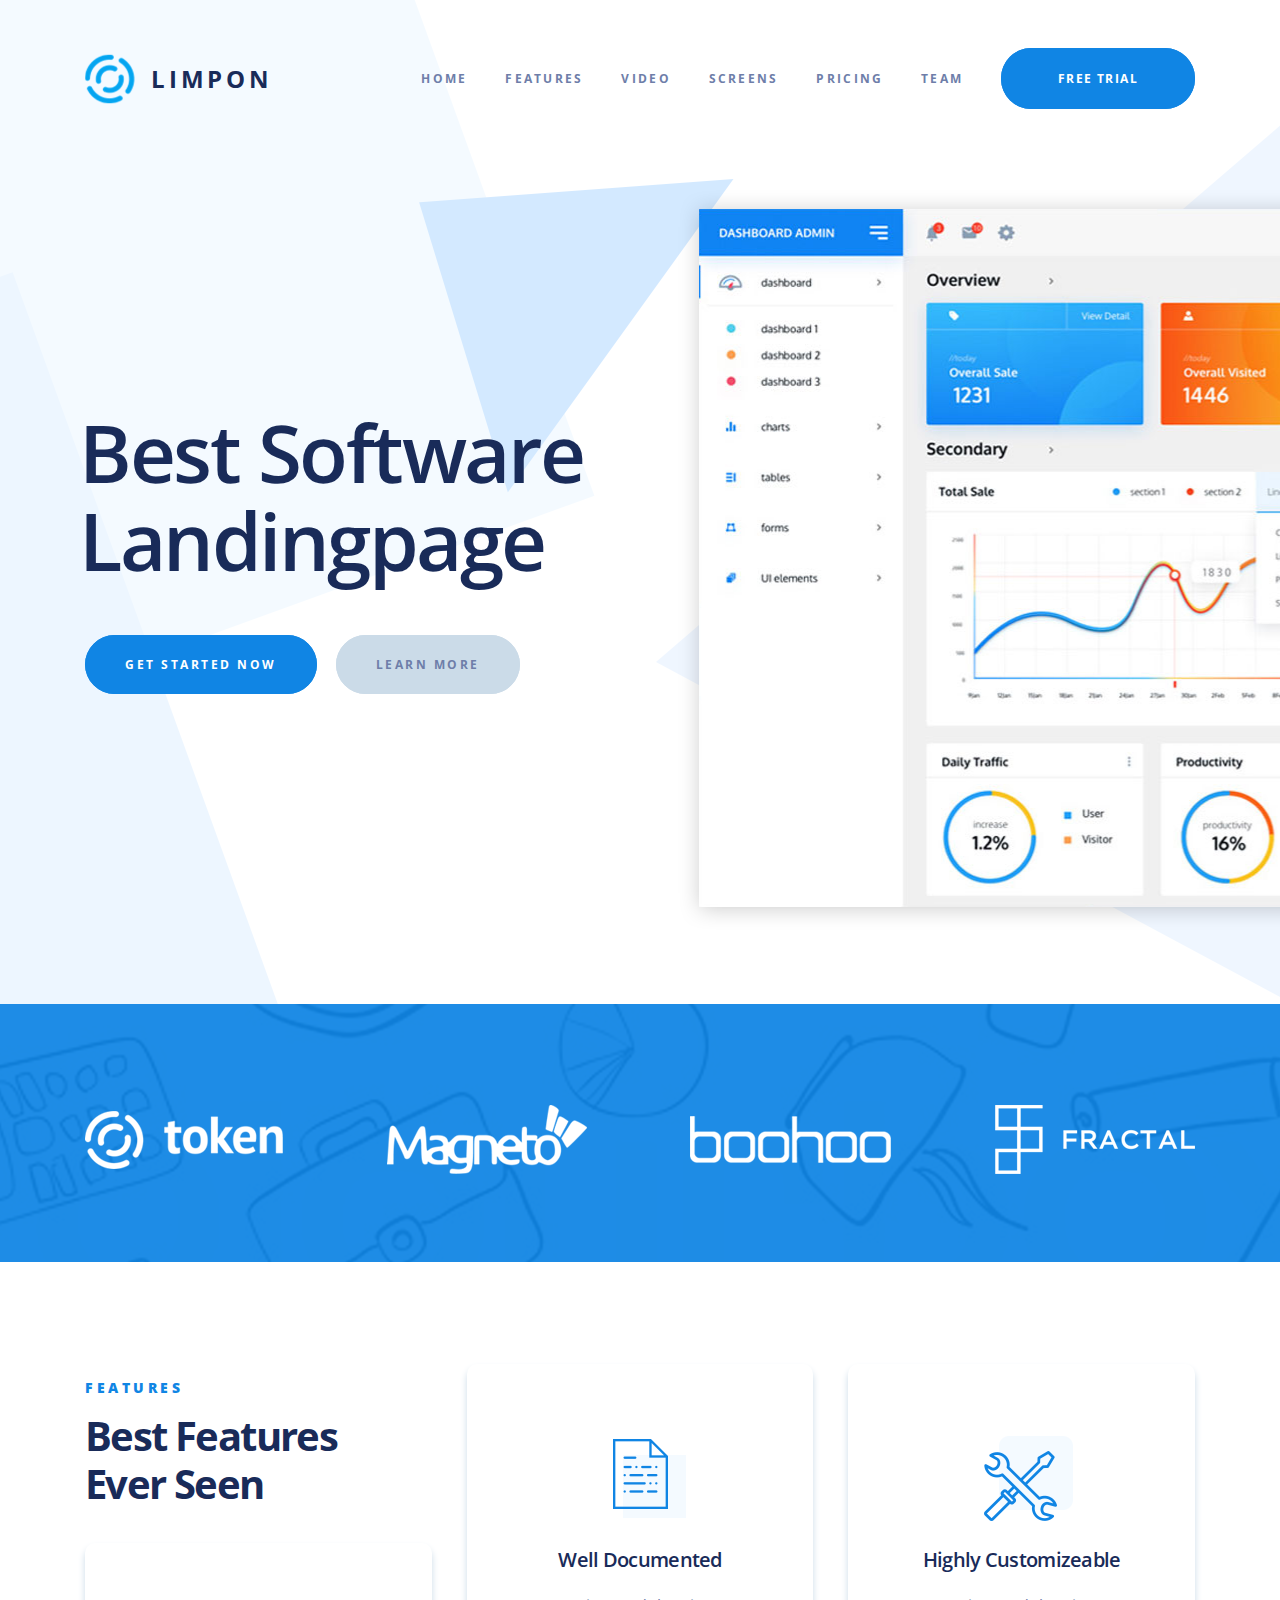
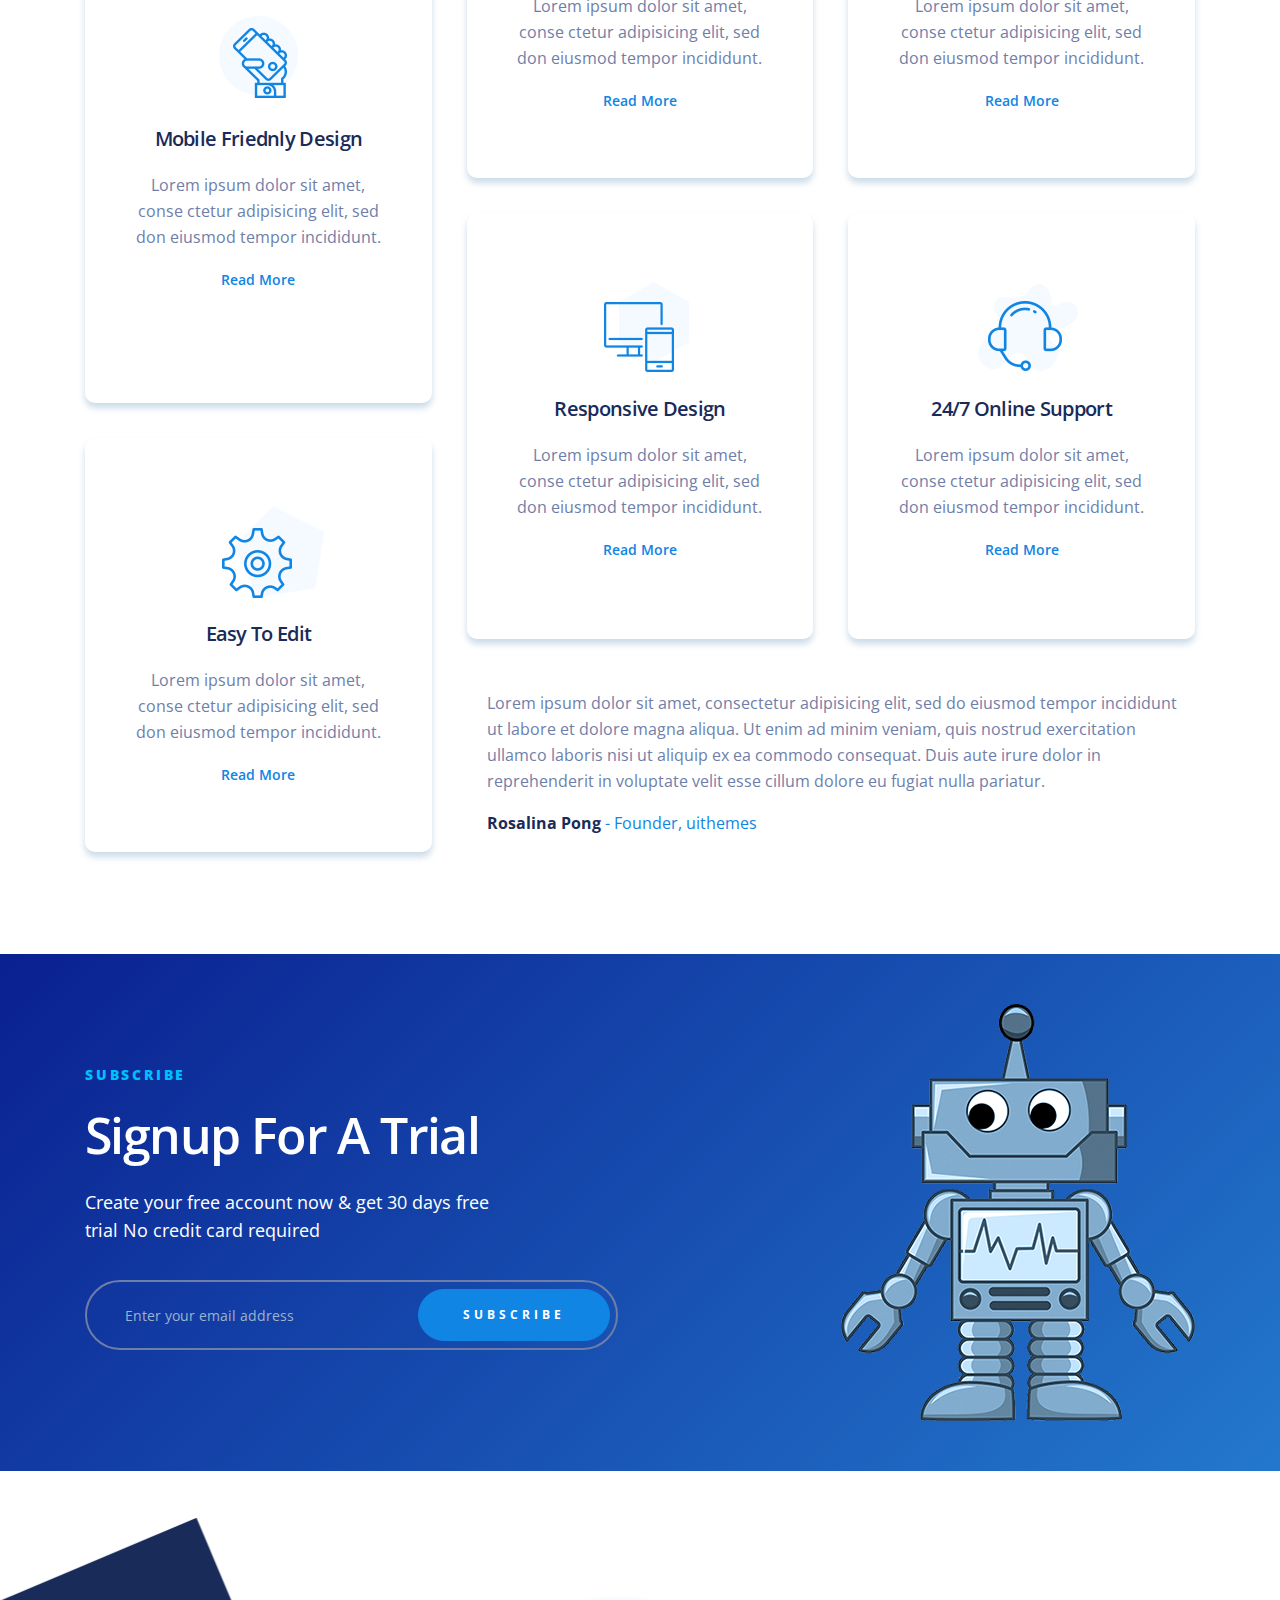
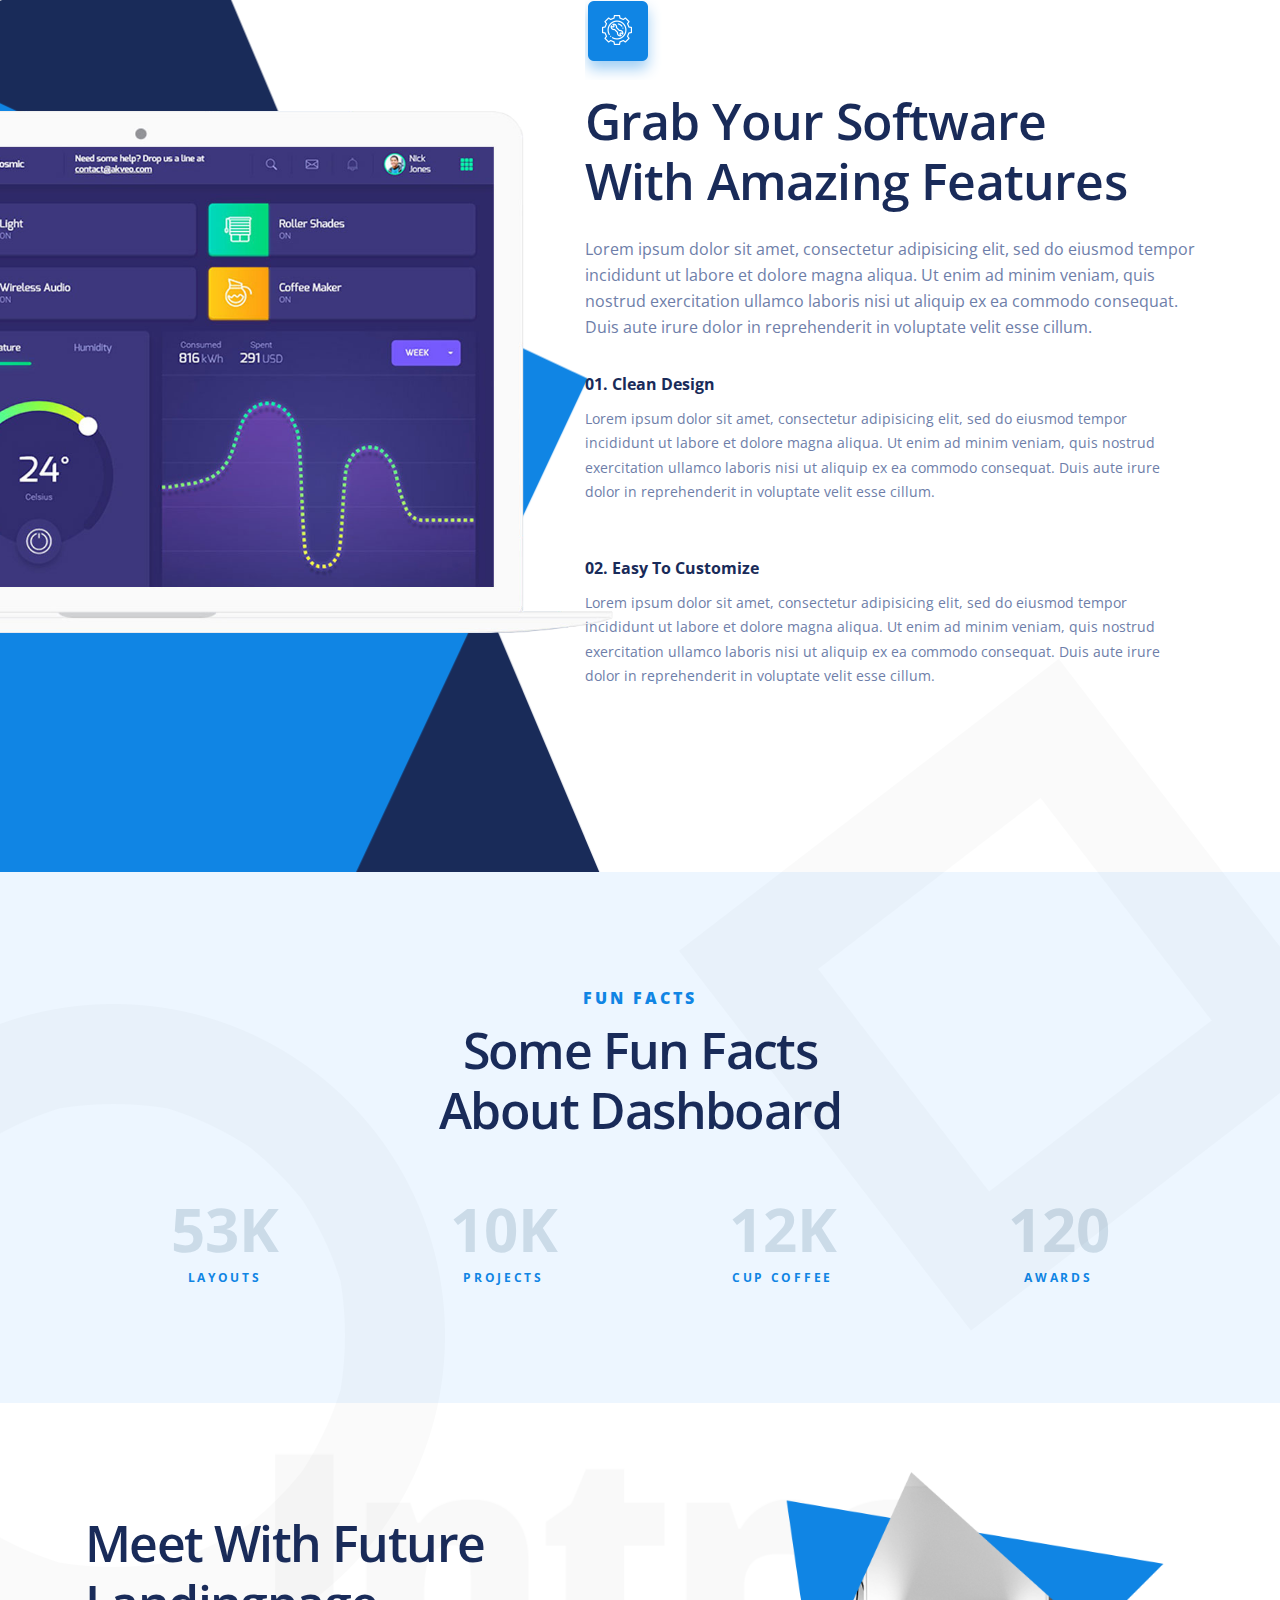
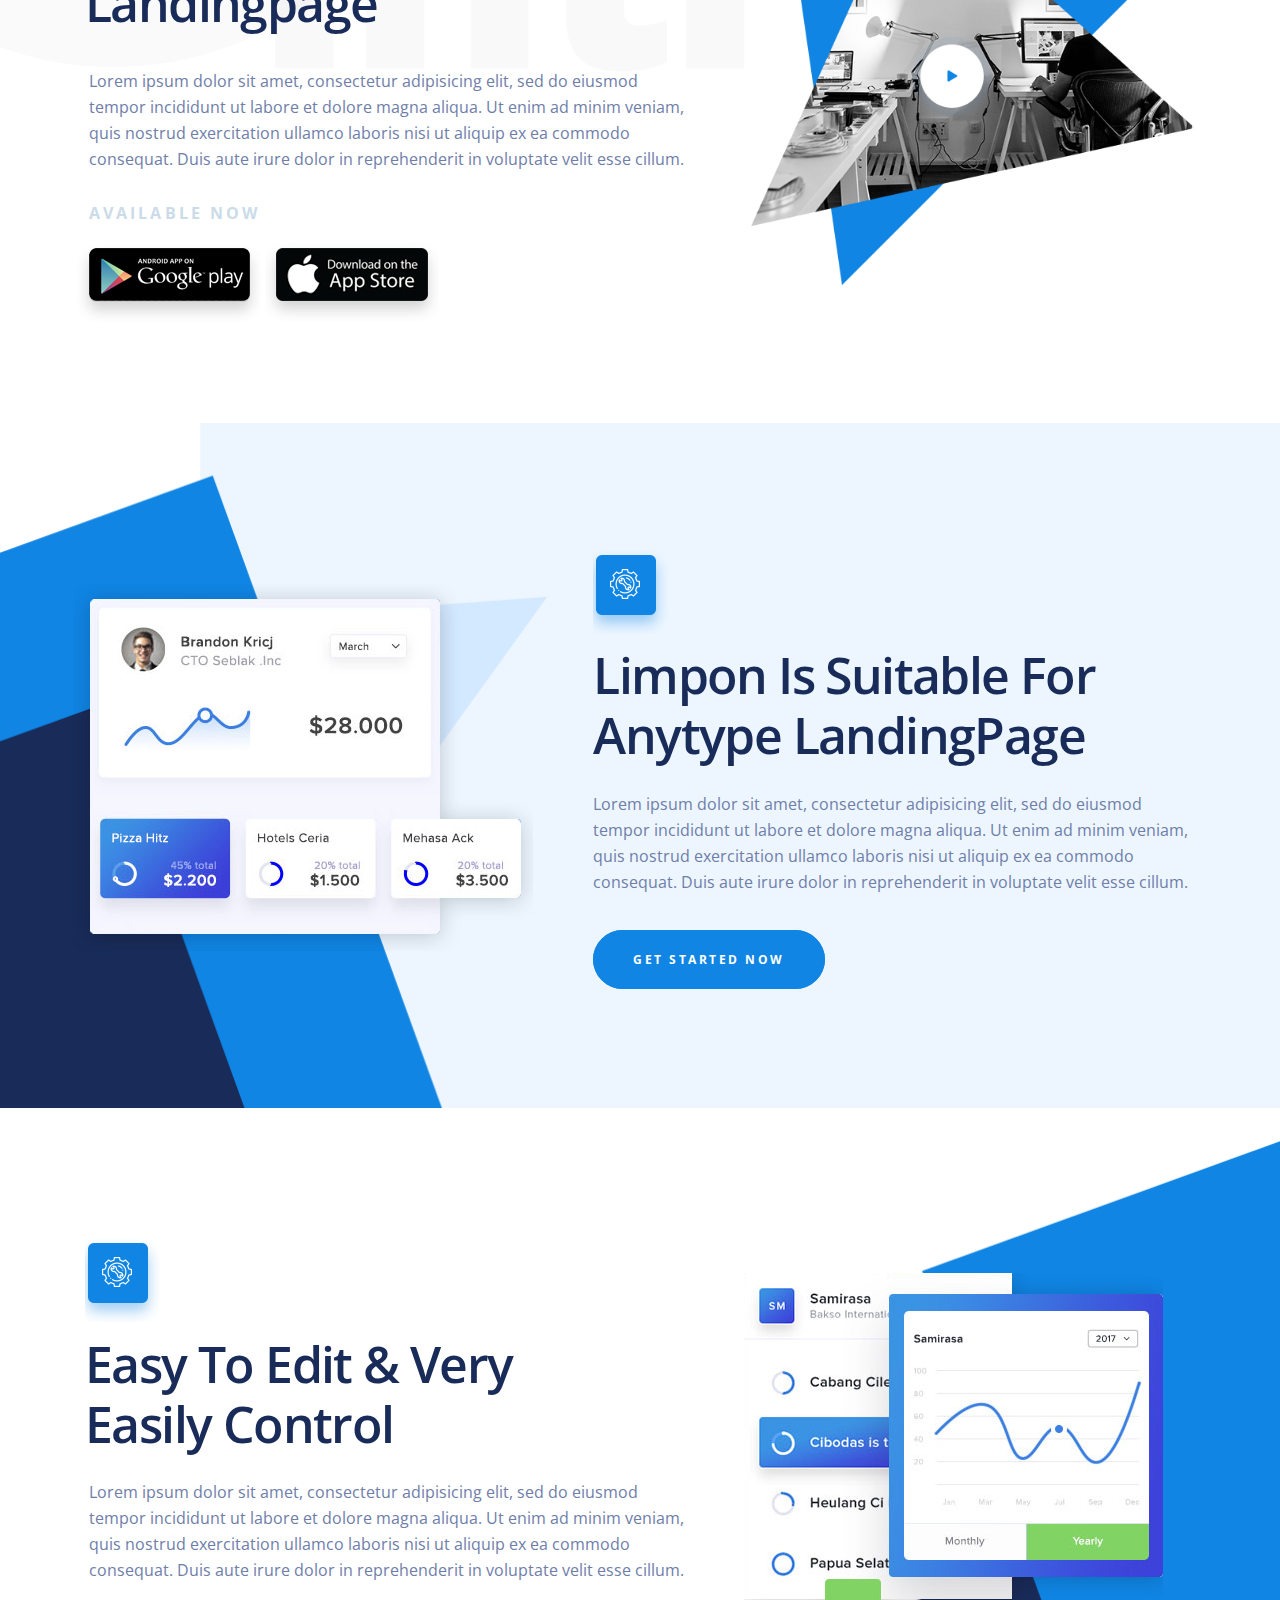
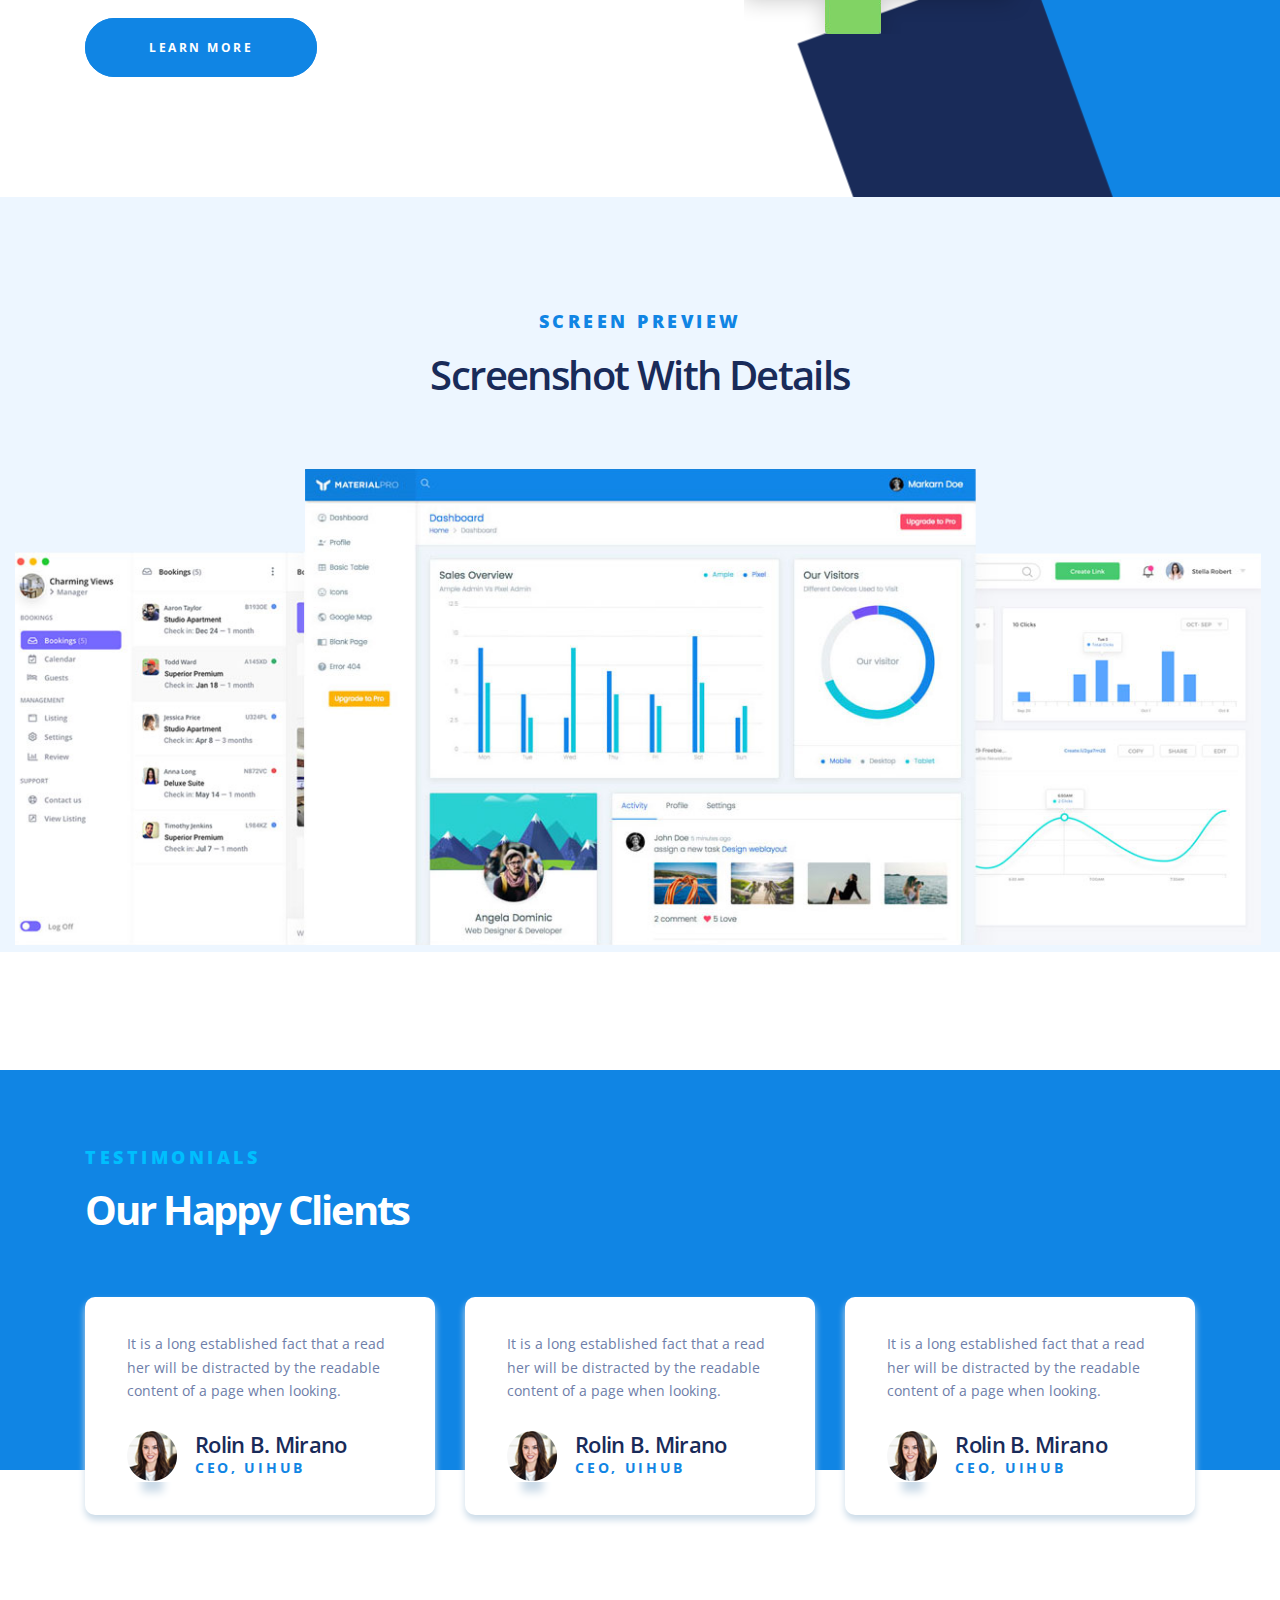
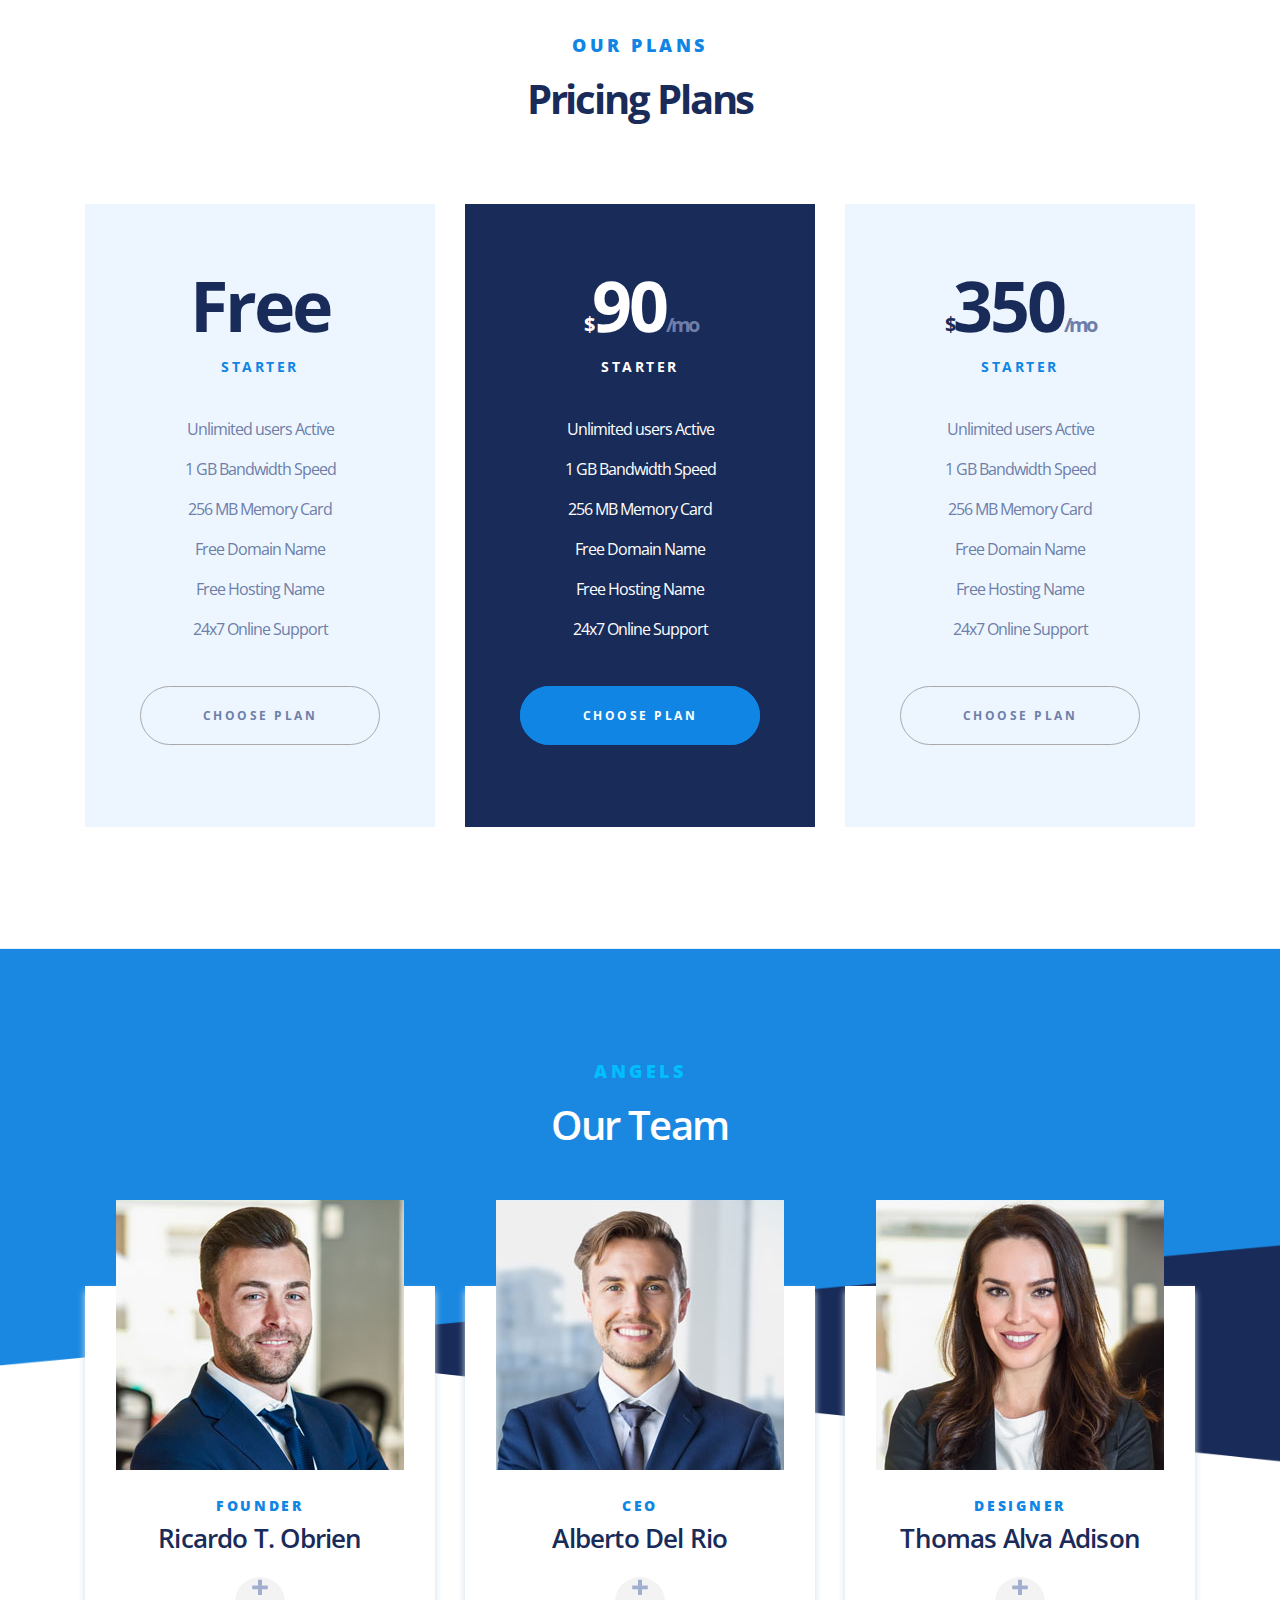
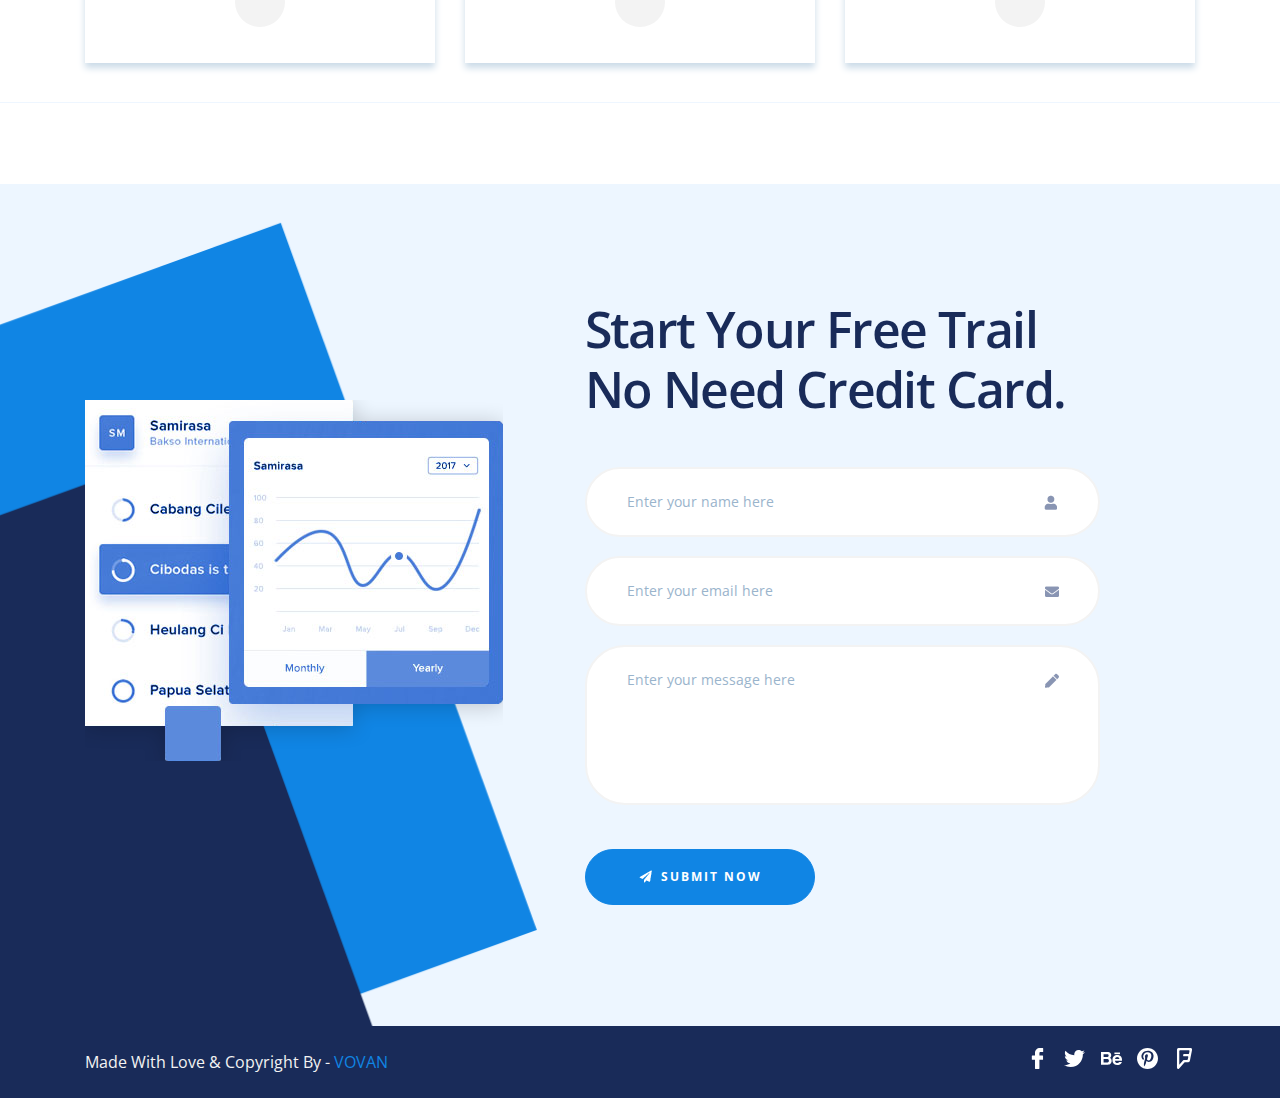
==== index.html @ 3c7ab559 "19.01.2020" ====
<!DOCTYPE html>
<html lang="en">

<head>
    <meta charset="UTF-8">
    <meta name="description" content="Limpon">
    <meta name="keywords" content="Limpon, site">
    <meta name="viewport" content="width=320, initial-scale=1.0, user-scalable=no">
    <meta http-equiv="X-UA-Compatible" content="ie=edge">
    <link rel="apple-touch-icon" sizes="180x180" href="assets/img/favicon/apple-touch-icon.png">
    <link rel="icon" type="image/png" sizes="32x32" href="assets/img/favicon/favicon-32x32.png">
    <link rel="icon" type="image/png" sizes="16x16" href="assets/img/favicon/favicon-16x16.png">
    <link rel="manifest" href="assets/img/favicon/site.webmanifest">
    <link rel="mask-icon" href="assets/img/favicon/safari-pinned-tab.svg" color="#5bbad5">
    <meta name="msapplication-TileColor" content="#1085e4">
    <meta name="theme-color" content="#1085e4">
    <link href="https://fonts.googleapis.com/css?family=Open+Sans:400,400,600,600,700,800,900&display=swap"
        rel="stylesheet">
    <title>Limpon</title>
</head>

<body>
    <div class="first-page">
        <div class="_container">
            <header class="header">
                <div class="header-logo">
                    <img src="assets/img/1/logo.png" alt="logo">
                    <span class="title">Limpon</span>
                </div>
                <nav class="header-nav">
                    <ul class="header-list">
                        <li><a href="">Home</a></li>
                        <li><a href="">Features</a></li>
                        <li><a href="">Video</a></li>
                        <li><a href="">Screens</a></li>
                        <li><a href="">Pricing</a></li>
                        <li><a href="">Team</a></li>
                        <li><a href="bukee/index.html" class="btn-primary btn-free">Free&nbsp;Trial</a></li>
                    </ul>
                </nav>
                <button class="btn-menu" type="button"><svg viewBox="0 0 32 32" height="32px" width="32px"
                        xml:space="preserve" xmlns="http://www.w3.org/2000/svg"
                        xmlns:xlink="http://www.w3.org/1999/xlink">
                        <path fill="#1085e4"
                            d="M4,10h24c1.104,0,2-0.896,2-2s-0.896-2-2-2H4C2.896,6,2,6.896,2,8S2.896,10,4,10z M28,14H4c-1.104,0-2,0.896-2,2  s0.896,2,2,2h24c1.104,0,2-0.896,2-2S29.104,14,28,14z M28,22H4c-1.104,0-2,0.896-2,2s0.896,2,2,2h24c1.104,0,2-0.896,2-2  S29.104,22,28,22z" />
                        </svg></button>
            </header>
            <h1>Best Software Landingpage</h1>
            <div class="btn-group">
                <a href="" class="btn-primary">Get&nbsp;started&nbsp;now</a>
                <a href="" class="btn-secondary">Learn&nbsp;more</a>
            </div>
        </div>
        <div class="screen-img">

        </div>
    </div>
    <div class="page-company">
        <div class="_container">
            <ul class="list-company">
                <li class="list-company-item company-one"><a href=""><span></span></a></li>
                <li class="list-company-item company-two"><a href=""><span></span></a></li>
                <li class="list-company-item company-three"><a href=""><span></span></a></li>
                <li class="list-company-item company-four"><a href=""><span></span></a></li>
            </ul>
        </div>
    </div>
    <div class="grid">
        <h2 class="title-40 grid-title"><span>Features</span>Best Features Ever&nbsp;Seen</h2>
        <div class="grid-item grid-item1">
            <div class="grid-icon grid-icon-1"></div>
            <h3>Well Documented</h3>
            <p>Lorem ipsum dolor sit amet, conse
                ctetur adipisicing elit, sed don eiusmod tempor incididunt.</p>
            <a href="">Read More</a>
        </div>
        <div class="grid-item grid-item2">
            <div class="grid-icon grid-icon-2"></div>
            <h3>Highly Customizeable</h3>
            <p>Lorem ipsum dolor sit amet, conse
                ctetur adipisicing elit, sed don eiusmod tempor incididunt.</p>
            <a href="">Read More</a>
        </div>
        <div class="grid-item grid-item3">
            <div class="grid-icon grid-icon-3"></div>
            <h3>Mobile Friednly Design</h3>
            <p>Lorem ipsum dolor sit amet, conse
                ctetur adipisicing elit, sed don eiusmod tempor incididunt.</p>
            <a href="">Read More</a>
        </div>
        <div class="grid-item grid-item4">
            <div class="grid-icon grid-icon-4"></div>
            <h3>Responsive Design</h3>
            <p>Lorem ipsum dolor sit amet, conse
                ctetur adipisicing elit, sed don eiusmod tempor incididunt.</p>
            <a href="">Read More</a>
        </div>
        <div class="grid-item grid-item5">
            <div class="grid-icon grid-icon-5"></div>
            <h3>24/7 Online Support</h3>
            <p>Lorem ipsum dolor sit amet, conse
                ctetur adipisicing elit, sed don eiusmod tempor incididunt.</p>
            <a href="">Read More</a>
        </div>
        <div class="grid-item grid-item6">
            <div class="grid-icon grid-icon-6"></div>
            <h3>Easy To Edit</h3>
            <p>Lorem ipsum dolor sit amet, conse
                ctetur adipisicing elit, sed don eiusmod tempor incididunt.</p>
            <a href="">Read More</a>
        </div>
        <div class="grid-text">
            <p>Lorem ipsum dolor sit amet, consectetur adipisicing elit, sed do eiusmod tempor incididunt ut
                labore et dolore magna aliqua. Ut enim ad minim veniam, quis nostrud exercitation ullamco
                laboris nisi ut aliquip ex ea commodo consequat. Duis aute irure dolor in reprehenderit in
                voluptate velit esse cillum dolore eu fugiat nulla pariatur.</p>
            <p class="grid-text-name"><span>Rosalina Pong</span> - Founder, uithemes</p>
        </div>

    </div>
    <div class="page-subscribe">
        <div class="_container">
            <div class="subscribe-form">
                <div class="subscribe-form-child">
                    <h2 class="title-50"><span>Subscribe</span>Signup For A Trial</h2>
                    <p>Create your free account now & get 30 days free
                        trial No credit card required</p>
                    <div class="box-subscribe-user">
                        <input type="email" placeholder="Enter your email address">
                        <button type="submit" class="btn-primary">Subscribe</button>
                    </div>
                </div>
                <img src="assets/img/2/robot1.png" alt="Robot">
            </div>
        </div>
    </div>
    <div class="page-software">
        <div class="programm-screen">

        </div>
        <div class="_container">
            <div class="page-software-flex">
                <div class="page-software-layout">
                    <div class="page-gear-icon">

                    </div>
                    <h2 class="title-50">Grab Your Software With Amazing Features</h2>
                    <p>Lorem ipsum dolor sit amet, consectetur adipisicing elit, sed do eiusmod tempor incididunt ut
                        labore
                        et
                        dolore magna aliqua. Ut enim ad minim veniam, quis nostrud exercitation ullamco laboris nisi ut
                        aliquip
                        ex ea commodo consequat. Duis aute irure dolor in reprehenderit in voluptate velit esse cillum.
                    </p>
                    <dl class="page-software-list">
                        <dt>01. Clean Design</dt>
                        <dd>Lorem ipsum dolor sit amet, consectetur adipisicing elit, sed do eiusmod tempor incididunt
                            ut
                            labore
                            et dolore magna aliqua. Ut enim ad minim veniam, quis nostrud exercitation ullamco laboris
                            nisi
                            ut
                            aliquip ex ea commodo consequat. Duis aute irure dolor in reprehenderit in voluptate velit
                            esse
                            cillum.</dd>
                        <dt>02. Easy To Customize</dt>
                        <dd>Lorem ipsum dolor sit amet, consectetur adipisicing elit, sed do eiusmod tempor incididunt
                            ut
                            labore
                            et dolore magna aliqua. Ut enim ad minim veniam, quis nostrud exercitation ullamco laboris
                            nisi
                            ut
                            aliquip ex ea commodo consequat. Duis aute irure dolor in reprehenderit in voluptate velit
                            esse
                            cillum.</dd>
                        <dt>01. Clean Design</dt>
                        <dd>Lorem ipsum dolor sit amet, consectetur adipisicing elit, sed do eiusmod tempor incididunt
                            ut
                            labore
                            et dolore magna aliqua. Ut enim ad minim veniam, quis nostrud exercitation ullamco laboris
                            nisi
                            ut
                            aliquip ex ea commodo consequat. Duis aute irure dolor in reprehenderit in voluptate velit
                            esse
                            cillum.</dd>
                        <dt>02. Easy To Customize</dt>
                        <dd>Lorem ipsum dolor sit amet, consectetur adipisicing elit, sed do eiusmod tempor incididunt
                            ut
                            labore
                            et dolore magna aliqua. Ut enim ad minim veniam, quis nostrud exercitation ullamco laboris
                            nisi
                            ut
                            aliquip ex ea commodo consequat. Duis aute irure dolor in reprehenderit in voluptate velit
                            esse
                            cillum.</dd>
                        <dt>01. Clean Design</dt>
                        <dd>Lorem ipsum dolor sit amet, consectetur adipisicing elit, sed do eiusmod tempor incididunt
                            ut
                            labore
                            et dolore magna aliqua. Ut enim ad minim veniam, quis nostrud exercitation ullamco laboris
                            nisi
                            ut
                            aliquip ex ea commodo consequat. Duis aute irure dolor in reprehenderit in voluptate velit
                            esse
                            cillum.</dd>
                        <dt>02. Easy To Customize</dt>
                        <dd>Lorem ipsum dolor sit amet, consectetur adipisicing elit, sed do eiusmod tempor incididunt
                            ut
                            labore
                            et dolore magna aliqua. Ut enim ad minim veniam, quis nostrud exercitation ullamco laboris
                            nisi
                            ut
                            aliquip ex ea commodo consequat. Duis aute irure dolor in reprehenderit in voluptate velit
                            esse
                            cillum.</dd>
                    </dl>
                </div>
            </div>
        </div>

    </div>
    <div class="page-stat">
        <div class="_container">
            <div class="circle"></div>
            <div class="rhombus"></div>
            <h2 class="title-50"><span>Fun Facts</span>Some Fun Facts About Dashboard</h2>
            <ul class="list-stat">
                <li><span>53K</span>Layouts</li>
                <li><span>10K</span>Projects</li>
                <li><span>12K</span>Cup coffee</li>
                <li><span>120</span>Awards</li>
            </ul>
        </div>
    </div>
    <div class="page-app">
        <div class="_container">
            <div class="page-app-layout">
                <div class="page-app-content">
                    <h2 class="title-50">Meet With Future Landingpage</h2>
                    <p>Lorem ipsum dolor sit amet, consectetur adipisicing elit, sed do eiusmod tempor incididunt ut
                        labore et dolore magna aliqua. Ut enim ad minim veniam, quis nostrud exercitation ullamco
                        laboris nisi ut aliquip ex ea commodo consequat. Duis aute irure dolor in reprehenderit in
                        voluptate velit esse cillum.</p>
                    <p class="page-app-text">Available now</p>
                    <ul class="page-app-list">
                        <li><a class="page-app-android" href="" target="_blank"></a></li>
                        <li><a class="page-app-ios" href="" target="_blank"></a></li>
                    </ul>
                </div>
                <a class="page-app-videolink" href=""><img class="page-app-image" src="assets/img/4/video.png" alt="Video"></a>
            </div>
        </div>
    </div>
    <div class="page-analytics">
        <div class="_container">
            <img class="page-analytics-image" src="assets/img/4/page-screen.png" alt="statistic">
            <div class="page-analytics-flex">
                <div class="page-analytics-layout">
                    <div class="page-analytics-content">
                        <div class="page-gear-icon">

                        </div>
                        <h2 class="title-50">Limpon Is Suitable For Anytype LandingPage</h2>
                        <p>Lorem ipsum dolor sit amet, consectetur adipisicing elit, sed do eiusmod tempor incididunt ut
                            labore et dolore magna aliqua. Ut enim ad minim veniam, quis nostrud exercitation ullamco
                            laboris nisi ut aliquip ex ea commodo consequat. Duis aute irure dolor in reprehenderit in
                            voluptate velit esse cillum.</p>
                        <a href="" class="btn-primary">Get Started Now</a>
                    </div>
                </div>
            </div>
        </div>
    </div>
    <div class="page-control">
        <div class="_container">
            <div class="page-control-layout">
                <div class="page-control-content">
                    <div class="page-gear-icon">

                    </div>
                    <h2 class="title-50">Easy To Edit & Very Easily&nbsp;Control</h2>
                    <p>Lorem ipsum dolor sit amet, consectetur adipisicing elit, sed do eiusmod tempor incididunt ut
                        labore et dolore magna aliqua. Ut enim ad minim veniam, quis nostrud exercitation ullamco
                        laboris nisi ut aliquip ex ea commodo consequat. Duis aute irure dolor in reprehenderit in
                        voluptate velit esse cillum.</p>
                    <a href="" class="btn-primary">Learn more</a>
                </div>
                <div class="page-control-image">

                </div>
            </div>
        </div>
    </div>

    <div class="page-screen">
        <div class="_container">
            <h2 class="title-40"><span>screen preview</span>Screenshot With Details</h2>
        </div>
        <div class="container_image">
            <img src="assets/img/4/programm-screen3.png" alt="programm screen">
        </div>
    </div>

    <div class="page-clients">
        <div class="_container">
            <h2 class="title-40"><span>Testimonials</span>Our Happy Clients</h2>
            <div class="box-clients">
                <div class="box-clients-item">
                    <p>It is a long established fact that a read
                        her will be distracted by the readable
                        content of a page when looking.</p>
                    <div class="box-info">
                        <img src="assets/img/4/photo-client.png" alt="Ava">
                        <div class="box-info-wrap">
                            <p class="name">Rolin B. Mirano</p>
                            <p class="position">ceo, uihub</p>
                        </div>
                    </div>
                </div>
                <div class="box-clients-item">
                    <p>It is a long established fact that a read
                        her will be distracted by the readable
                        content of a page when looking.</p>
                    <div class="box-info">
                        <img src="assets/img/4/photo-client.png" alt="Ava">
                        <div class="box-info-wrap">
                            <p class="name">Rolin B. Mirano</p>
                            <p class="position">ceo, uihub</p>
                        </div>
                    </div>
                </div>
                <div class="box-clients-item">
                    <p>It is a long established fact that a read
                        her will be distracted by the readable
                        content of a page when looking.</p>
                    <div class="box-info">
                        <img src="assets/img/4/photo-client.png" alt="Ava">
                        <div class="box-info-wrap">
                            <p class="name">Rolin B. Mirano</p>
                            <p class="position">ceo, uihub</p>
                        </div>
                    </div>
                </div>
            </div>
        </div>
    </div>

    <div class="page-plan">
        <div class="_container">
            <h2 class="title-40"><span>Our plans</span>Pricing Plans</h2>
            <div class="box-price">
                <div class="box-price-item">
                    <h3>Free</h3>
                    <p><strong>starter</strong></p>
                    <ul>
                        <li>Unlimited users Active</li>
                        <li>1 GB Bandwidth Speed</li>
                        <li>256 MB Memory Card</li>
                        <li>Free Domain Name</li>
                        <li>Free Hosting Name</li>
                        <li>24x7 Online Support</li>
                    </ul>
                    <a href="" class="btn-info">choose plan</a>
                </div>
                <div class="box-price-item active">
                    <h3><span>$</span>90<span class="word-month">/mo</span></h3>
                    <p><strong>starter</strong></p>
                    <ul>
                        <li>Unlimited users Active</li>
                        <li>1 GB Bandwidth Speed</li>
                        <li>256 MB Memory Card</li>
                        <li>Free Domain Name</li>
                        <li>Free Hosting Name</li>
                        <li>24x7 Online Support</li>
                    </ul>
                    <a href="" class="btn-primary">choose plan</a>
                </div>
                <div class="box-price-item">
                    <h3><span>$</span>350<span class="word-month">/mo</span></h3>
                    <p><strong>starter</strong></p>
                    <ul>
                        <li>Unlimited users Active</li>
                        <li>1 GB Bandwidth Speed</li>
                        <li>256 MB Memory Card</li>
                        <li>Free Domain Name</li>
                        <li>Free Hosting Name</li>
                        <li>24x7 Online Support</li>
                    </ul>
                    <a href="" class="btn-info">choose plan</a>
                </div>
            </div>
        </div>
    </div>
    <div class="page-team">
        <div class="_container">
            <h2 class="title-40"><span>Angels</span>Our Team</h2>
            <div class="box-team">
                <div class="team-item">
                    <div class="team-item-bg"></div>
                    <img class="avatar" src="assets/img/4/face1.png" alt="">
                    <p class="team-position">founder</p>
                    <p class="team-name">Ricardo T. Obrien</p>
                    <button class="btn-team btn-more btn-face1" type="button"><span></span></button>
                    <ul class="social-team social-face1" style="display: none">
                        <li><a href="" target=" _blank" class="btn-team btn-fb"><span></span></a></li>
                        <li><a href="" target=" _blank" class="btn-team btn-tw"><span></span></a></li>
                        <li><a href="" target=" _blank" class="btn-team btn-be"><span></span></a></li>
                        <li><a href="" target=" _blank" class="btn-team btn-web"><span></span></a></li>
                    </ul>
                </div>
                <div class="team-item">
                    <div class="team-item-bg"></div>
                    <img class="avatar" src="assets/img/4/face2.png" alt="">
                    <p class="team-position">CEO</p>
                    <p class="team-name">Alberto Del Rio</p>
                    <button class="btn-team btn-more btn-face2" type="button"><span></span></button>
                    <ul class="social-team social-face2" style="display: none">
                        <li><a href="" target=" _blank" class="btn-team btn-fb"><span></span></a></li>
                        <li><a href="" target=" _blank" class="btn-team btn-tw"><span></span></a></li>
                        <li><a href="" target=" _blank" class="btn-team btn-be"><span></span></a></li>
                        <li><a href="" target=" _blank" class="btn-team btn-web"><span></span></a></li>
                    </ul>
                </div>
                <div class="team-item">
                    <div class="team-item-bg"></div>
                    <img class="avatar" src="assets/img/4/face3.png" alt="">
                    <p class="team-position">Designer</p>
                    <p class="team-name">Thomas Alva Adison</p>
                    <button class="btn-team btn-more btn-face3" type="button"><span></span></button>
                    <ul class="social-team social-face3" style="display: none">
                        <li><a href="" target=" _blank" class="btn-team btn-fb"><span></span></a></li>
                        <li><a href="" target=" _blank" class="btn-team btn-tw"><span></span></a></li>
                        <li><a href="" target=" _blank" class="btn-team btn-be"><span></span></a></li>
                        <li><a href="" target=" _blank" class="btn-team btn-web"><span></span></a></li>
                    </ul>
                </div>
            </div>
        </div>
    </div>
    <div class="page-form">
        <div class="_container">
            <div class="flex-form">
                <img class="form-programm-screen" src="assets/img/4/programm-screen4.png" alt="">
                <div class="message-form">
                    <h2 class="title-50">Start Your Free Trail<br /> No Need Credit Card.</h2>
                    <form class="contact-form" action="">
                        <div class="contact-form-item contact-form-name"><input type="text"
                                placeholder="Enter your name here"></div>
                        <div class="contact-form-item contact-form-email"><input type="email"
                                placeholder="Enter your email here"></div>
                        <div class="contact-form-item contact-form-text"> <textarea name="textmessage"
                                placeholder="Enter your message here"></textarea></div>
                        <button type="submit" class="btn-primary btn-submit"><span></span>Submit now</button>
                    </form>
                </div>
            </div>
        </div>
    </div>
    <footer class="footer">
        <div class="_container">
            <div class="footer-flex">
                <p>Made With Love & Copyright By - <a href="">Vovan</a></p>
                <div class="footer-social">
                    <a href=""><svg class="social-fb" width="21px" height="21px" viewBox="0 0 96.124 96.123"
                            xml:space="preserve">
                            <g>
                                <path
                                    d="M72.089,0.02L59.624,0C45.62,0,36.57,9.285,36.57,23.656v10.907H24.037c-1.083,0-1.96,0.878-1.96,1.961v15.803
		c0,1.083,0.878,1.96,1.96,1.96h12.533v39.876c0,1.083,0.877,1.96,1.96,1.96h16.352c1.083,0,1.96-0.878,1.96-1.96V54.287h14.654
		c1.083,0,1.96-0.877,1.96-1.96l0.006-15.803c0-0.52-0.207-1.018-0.574-1.386c-0.367-0.368-0.867-0.575-1.387-0.575H56.842v-9.246
		c0-4.444,1.059-6.7,6.848-6.7l8.397-0.003c1.082,0,1.959-0.878,1.959-1.96V1.98C74.046,0.899,73.17,0.022,72.089,0.02z" />
                            </g>
                        </svg></a>
                    <a href=""><svg class="social-tw" width="21px" height="21px"
                            xmlns:xlink="http://www.w3.org/1999/xlink" viewBox="0 0 512 512"
                            style="enable-background:new 0 0 512 512;" xml:space="preserve">
                            <g>
                                <g>
                                    <path d="M512,97.248c-19.04,8.352-39.328,13.888-60.48,16.576c21.76-12.992,38.368-33.408,46.176-58.016
                  c-20.288,12.096-42.688,20.64-66.56,25.408C411.872,60.704,384.416,48,354.464,48c-58.112,0-104.896,47.168-104.896,104.992
                  c0,8.32,0.704,16.32,2.432,23.936c-87.264-4.256-164.48-46.08-216.352-109.792c-9.056,15.712-14.368,33.696-14.368,53.056
                  c0,36.352,18.72,68.576,46.624,87.232c-16.864-0.32-33.408-5.216-47.424-12.928c0,0.32,0,0.736,0,1.152
                  c0,51.008,36.384,93.376,84.096,103.136c-8.544,2.336-17.856,3.456-27.52,3.456c-6.72,0-13.504-0.384-19.872-1.792
                  c13.6,41.568,52.192,72.128,98.08,73.12c-35.712,27.936-81.056,44.768-130.144,44.768c-8.608,0-16.864-0.384-25.12-1.44
                  C46.496,446.88,101.6,464,161.024,464c193.152,0,298.752-160,298.752-298.688c0-4.64-0.16-9.12-0.384-13.568
                  C480.224,136.96,497.728,118.496,512,97.248z" />
                                </g>
                            </g>
                        </svg></a>
                    <a href=""><svg class="social-be" width="21px" height="21px" viewBox="0 0 511.958 511.958"
                            style="enable-background:new 0 0 511.958 511.958;" xml:space="preserve">
                            <g>
                                <g>
                                    <g>
                                        <path d="M210.624,240.619c10.624-5.344,18.656-11.296,24.16-17.728c9.792-11.584,14.624-26.944,14.624-45.984
				c0-18.528-4.832-34.368-14.496-47.648c-16.128-21.632-43.424-32.704-82.016-33.28H0v312.096h142.56
				c16.064,0,30.944-1.376,44.704-4.192c13.76-2.848,25.664-8.064,35.744-15.68c8.96-6.624,16.448-14.848,22.4-24.544
				c9.408-14.656,14.112-31.264,14.112-49.76c0-17.92-4.128-33.184-12.32-45.728C238.912,255.627,226.752,246.443,210.624,240.619z
				 M63.072,150.187h68.864c15.136,0,27.616,1.632,37.408,4.864c11.328,4.704,16.992,14.272,16.992,28.864
				c0,13.088-4.32,22.24-12.864,27.392c-8.608,5.152-19.776,7.744-33.472,7.744H63.072V150.187z M171.968,348.427
				c-7.616,3.68-18.336,5.504-32.064,5.504H63.072v-83.232h77.888c13.568,0.096,24.128,1.888,31.68,5.248
				c13.44,6.08,20.128,17.216,20.128,33.504C192.768,328.651,185.856,341.579,171.968,348.427z" />
                                        <rect x="327.168" y="110.539" width="135.584" height="38.848" />
                                        <path
                                            d="M509.856,263.851c-2.816-18.08-9.024-33.984-18.688-47.712c-10.592-15.552-24.032-26.944-40.384-34.144
				c-16.288-7.232-34.624-10.848-55.04-10.816c-34.272,0-62.112,10.72-83.648,32c-21.472,21.344-32.224,52.032-32.224,92.032
				c0,42.656,11.872,73.472,35.744,92.384c23.776,18.944,51.232,28.384,82.4,28.384c37.728,0,67.072-11.232,88.032-33.632
				c13.408-14.144,20.992-28.064,22.656-41.728H446.24c-3.616,6.752-7.808,12.032-12.608,15.872
				c-8.704,7.04-20.032,10.56-33.92,10.56c-13.216,0-24.416-2.912-33.76-8.704c-15.424-9.28-23.488-25.536-24.512-48.672h170.464
				C512.16,289.739,511.52,274.411,509.856,263.851z M342.976,269.835c2.24-15.008,7.68-26.912,16.32-35.712
				c8.64-8.768,20.864-13.184,36.512-13.216c14.432,0,26.496,4.128,36.32,12.416c9.696,8.352,15.168,20.48,16.288,36.512H342.976z" />
                                    </g>
                                </g>
                            </g>
                        </svg></a>
                    <a href=""><svg class="social-pi" width="21px" height="21px" width="97.75px" height="97.75px"
                            viewBox="0 0 97.75 97.75" style="enable-background:new 0 0 97.75 97.75;"
                            xml:space="preserve">
                            <g>
                                <path
                                    d="M48.875,0C21.883,0,0,21.882,0,48.875S21.883,97.75,48.875,97.75S97.75,75.868,97.75,48.875S75.867,0,48.875,0z
    M54.499,65.109c-4.521,0-8.773-2.444-10.229-5.219c0,0-2.432,9.645-2.943,11.506c-1.813,6.58-7.146,13.162-7.561,13.701
   c-0.289,0.375-0.928,0.258-0.994-0.24c-0.113-0.838-1.475-9.139,0.127-15.909c0.801-3.4,5.383-22.814,5.383-22.814
   s-1.334-2.673-1.334-6.625c0-6.205,3.596-10.837,8.074-10.837c3.807,0,5.645,2.859,5.645,6.286c0,3.828-2.436,9.552-3.693,14.856
   c-1.051,4.441,2.225,8.064,6.605,8.064c7.933,0,13.272-10.188,13.272-22.261c0-9.174-6.176-16.044-17.418-16.044
   c-12.697,0-20.615,9.471-20.615,20.052c0,3.646,1.078,6.221,2.764,8.21c0.773,0.915,0.883,1.283,0.602,2.333
   c-0.203,0.771-0.66,2.625-0.854,3.358c-0.279,1.062-1.137,1.44-2.098,1.049c-5.846-2.387-8.572-8.793-8.572-15.994
   c0-11.893,10.029-26.154,29.922-26.154c15.985,0,26.506,11.566,26.506,23.984C77.089,52.839,67.956,65.109,54.499,65.109z" />
                            </g>
                        </svg></a>
                    <a href=""><svg class="social-fs" width="21px" height="21px" viewBox="0 0 300 300"
                            style="enable-background:new 0 0 300 300;" xml:space="preserve">
                            <path id="XMLID_30_" style="fill-rule:evenodd;clip-rule:evenodd;"
                                d="M253.428,8.709c-5.318-7.936-15.699-8.816-24.402-8.699
	c-52.447,0.236-104.914,0.1-157.385,0.059C68.63,0.162,65.624,0.32,62.657,0.9c-9.628,1.6-17.55,9.688-19.241,19.238
	c-1.545,9.416-0.655,19.025-0.773,28.52c-0.02,77.041,0.059,154.084-0.059,231.125c0.217,4.752,0.389,9.938,3.336,13.943
	c4.645,6.346,14.056,7.93,20.924,4.516c4.139-2.254,7.203-5.924,10.287-9.377c22.539-26.607,45.973-52.461,68.467-79.113
	c2.484-2.818,5.396-5.904,9.516-5.672c16.225-0.832,32.49,0.545,48.736-0.291c5.516-0.289,11.262-1.865,15.262-5.879
	c5.451-5.357,7.144-13.141,8.871-20.305c9.219-44.688,17.568-89.563,26.822-134.25C256.98,32.078,260.203,19.054,253.428,8.709z
	 M212.957,81.091c-1.339,4.432-7.105,4.133-10.986,4.447c-19.508,0.389-39.02-0.469-58.508,0.094
	c-5.959-0.232-12.404,3.512-12.773,9.977c-1.264,8.059-0.752,20.496,9.358,22.268c19.099,2.135,38.454-0.703,57.573,1.146
	c6.366,0.191,6.484,7.705,5.49,12.344c-2.189,11.232-3.857,22.646-7.139,33.643c-0.836,3.641-4.295,5.551-7.842,5.58
	c-16.113,1.348-32.324-0.557-48.432,0.59c-6.604,0.094-10.539,6.018-14.445,10.465c-16.246,19.971-32.59,39.848-49.362,59.379
	c-0.659-62.832,0.06-125.689-0.368-188.541c0.137-4.699-0.1-9.609,1.627-14.076c2.471-5.201,8.971-5.068,13.865-5.34
    c38.258,0.041,76.535,0.139,114.797-0.039c6.346,0.195,13.022-0.859,14.676,4.793C222.678,45.302,215.931,71.244,212.957,81.091z" />
                        </svg></a>
                </div>
            </div>
        </div>
    </footer>
    <div class="modal">
        <button class="btn-close"><svg viewBox="0 0 32 32" height="32px" width="32px"
            xml:space="preserve" xmlns="http://www.w3.org/2000/svg"
            xmlns:xlink="http://www.w3.org/1999/xlink">
            <path fill="#1085e4"
                d="M4,10h24c1.104,0,2-0.896,2-2s-0.896-2-2-2H4C2.896,6,2,6.896,2,8S2.896,10,4,10z M28,14H4c-1.104,0-2,0.896-2,2  s0.896,2,2,2h24c1.104,0,2-0.896,2-2S29.104,14,28,14z M28,22H4c-1.104,0-2,0.896-2,2s0.896,2,2,2h24c1.104,0,2-0.896,2-2  S29.104,22,28,22z" />
            </svg></button>
        <ul>
            <li><a href=""><span>Home</span></a></li>
            <li><a href=""><span>Features</span></a></li>
            <li><a href=""><span>Video</span></a></li>
            <li><a href=""><span>Screens</span></a></li>
            <li><a href=""><span>Pricing</span></a></li>
            <li><a href=""><span>Team</span></a></li>
            <li><a href="bukee/index.html" class="btn-primary btn-free">Free&nbsp;Trial</a></li>
        </ul>
    </div>
    <link rel="stylesheet" type="text/css" href="css/normalize.css">
    <link rel="stylesheet" type="text/css" href="css/style.css">
    <script src="https://code.jquery.com/jquery-3.4.1.min.js"
        integrity="sha256-CSXorXvZcTkaix6Yvo6HppcZGetbYMGWSFlBw8HfCJo=" crossorigin="anonymous"></script>
    <script>
        $(document).ready(function () {
            $(".btn-face1").click(function () {
                $(".btn-face1").hide();
                $(".social-face1").fadeIn();
            });
            $(".btn-face2").click(function () {
                $(".btn-face2").hide();
                $(".social-face2").fadeIn();
            });
            $(".btn-face3").click(function () {
                $(".btn-face3").hide();
                $(".social-face3").fadeIn();
            });
            $(".btn-menu").click(function () {
                $(".modal").fadeIn()
            });
            $(".btn-close").click(function () {
                $(".modal").fadeOut()
            });
        });

    </script>
</body>

</html>
---- css/style.css ----
@-webkit-keyframes showform {
  0% {
    margin-left: -2000px;
  }
  100% {
    margin-left: 0px;
  }
}

@keyframes showform {
  0% {
    margin-left: -2000px;
  }
  100% {
    margin-left: 0px;
  }
}

a {
  text-decoration: none;
}

ul {
  list-style-type: none;
  padding-left: 0;
}

body {
  font-family: "Open Sans", sans-serif;
  color: #6e7ea9;
  line-height: 26px;
}

h3 {
  color: #192b59;
}

h2 {
  color: #192b59;
  letter-spacing: -1.6px;
}

h2 span {
  letter-spacing: 3.5px;
  text-transform: uppercase;
  display: block;
  color: #1085e4;
  font-weight: 800;
}

h1 {
  font-weight: 600;
  font-size: 5rem;
  color: #192b59;
  max-width: 540px;
  letter-spacing: -2.5px;
  line-height: 1.1em;
  margin-bottom: 66px;
  margin-left: -6px;
}

.grid h2 {
  font-weight: 700;
  font-size: 2.5rem;
}

.grid h2 span {
  font-size: 0.875rem;
}

.grid-item {
  text-align: center;
}

.grid-item h3 {
  font-weight: 600;
  color: #192b59;
  font-size: 1.25rem;
  letter-spacing: -0.7px;
}

.grid-item a {
  font-size: 0.875rem;
  color: #1085e4;
  font-weight: 600;
}

._container {
  max-width: 1110px;
  margin: 0 auto;
}

.page-subscribe h2 {
  font-weight: 600;
  color: #fff;
}

.page-subscribe h2 span {
  font-size: 0.875rem;
}

.page-subscribe p {
  color: #fff;
  font-size: 1.125rem;
  line-height: 28px;
}

.page-subscribe input {
  color: #fff;
  font-size: 0.875rem;
}

.page-subscribe .button {
  color: #fff;
  font-size: 0.875rem;
  font-weight: 700;
}

.header {
  display: -webkit-box;
  display: -ms-flexbox;
  display: flex;
  margin-bottom: 304px;
  -ms-flex-wrap: nowrap;
      flex-wrap: nowrap;
  -webkit-box-pack: justify;
      -ms-flex-pack: justify;
          justify-content: space-between;
  -webkit-box-align: center;
      -ms-flex-align: center;
          align-items: center;
}

.header .title {
  font-style: "Poppins", sans-serif;
  font-size: 1.5rem;
  font-weight: bold;
  color: #192b59;
  text-transform: uppercase;
  letter-spacing: 3.8px;
}

.header .header-nav {
  font-weight: 700;
  font-size: 0.75rem;
  color: #6e7ea9;
  text-transform: uppercase;
  -ms-flex-preferred-size: 69.7%;
      flex-basis: 69.7%;
}

.header .header-nav li {
  display: inline;
  letter-spacing: 2.3px;
  margin-right: 10px;
}

.header .header-nav li:last-child {
  margin: auto 0;
}

.header .header-list a {
  color: #6e7ea9;
}

.header .header-logo {
  display: -webkit-box;
  display: -ms-flexbox;
  display: flex;
  -ms-flex-preferred-size: 190px;
      flex-basis: 190px;
  -ms-flex-negative: 0;
      flex-shrink: 0;
  -webkit-box-align: center;
      -ms-flex-align: center;
          align-items: center;
  -webkit-box-pack: start;
      -ms-flex-pack: start;
          justify-content: flex-start;
}

.header .header-logo img {
  width: 50px;
  -ms-flex-negative: 0;
      flex-shrink: 0;
}

.header .header-logo span {
  margin-left: 16px;
}

.header .header-list {
  display: -webkit-box;
  display: -ms-flexbox;
  display: flex;
  -webkit-box-pack: justify;
      -ms-flex-pack: justify;
          justify-content: space-between;
}

.header .btn-menu {
  display: none;
  border: none;
  background-color: transparent;
}

.header .btn-menu:focus {
  outline: none;
}

.first-page {
  background: white url(../assets/img/1/header-bg.png);
  background-position: top;
  padding: 54px 15px 326px 15px;
  margin-bottom: 0;
  position: relative;
}

.first-page h1,
.first-page .btn-group {
  position: relative;
  z-index: 2;
}

.screen-img {
  display: block;
  background: transparent url(../assets/img/1/header-screen.png) no-repeat;
  position: absolute;
  width: 47%;
  height: 740px;
  top: 190px;
  right: 0px;
  z-index: 1;
}

.page-company {
  background: white url(../assets/img/1/icon-bg.png);
  background-position: top;
  margin-top: 0;
  padding: 101px 15px 88px;
}

.page-company .list-company {
  display: -webkit-box;
  display: -ms-flexbox;
  display: flex;
  -ms-flex-wrap: wrap;
      flex-wrap: wrap;
  -webkit-box-pack: justify;
      -ms-flex-pack: justify;
          justify-content: space-between;
  margin: 0;
  padding: 0;
  -webkit-box-align: center;
      -ms-flex-align: center;
          align-items: center;
}

.page-company .list-company-item span {
  display: block;
  margin: 0 auto;
}

.page-company .company-one {
  -ms-flex-preferred-size: 198px;
      flex-basis: 198px;
}

.page-company .company-one span {
  background-image: url(../assets/img/1/logo1.png);
  width: 198px;
  height: 58px;
}

.page-company .company-two {
  -ms-flex-preferred-size: 200px;
      flex-basis: 200px;
}

.page-company .company-two span {
  background-image: url(../assets/img/1/logo2.png);
  width: 200px;
  height: 69px;
}

.page-company .company-three {
  -ms-flex-preferred-size: 201px;
      flex-basis: 201px;
}

.page-company .company-three span {
  background-image: url(../assets/img/1/logo3.png);
  width: 201px;
  height: 47px;
}

.page-company .company-four {
  -ms-flex-preferred-size: 200px;
      flex-basis: 200px;
}

.page-company .company-four span {
  background-image: url(../assets/img/1/logo4.png);
  width: 200px;
  height: 69px;
}

.grid .grid-icon-1 {
  background-image: url(../assets/img/2/grid-icon1.png);
  background-size: 75px 81px;
}

.grid .grid-icon-2 {
  background-image: url(../assets/img/2/grid-icon2.png);
  background-size: 89px 85px;
}

.grid .grid-icon-3 {
  background-image: url(../assets/img/2/grid-icon3.png);
  background-size: 79px 82px;
}

.grid .grid-icon-4 {
  background-image: url(../assets/img/2/grid-icon4.png);
  background-size: 85px 90px;
}

.grid .grid-icon-5 {
  background-image: url(../assets/img/2/grid-icon5.png);
  background-size: 100px 87px;
}

.grid .grid-icon-6 {
  background-image: url(../assets/img/2/grid-icon6.png);
  background-size: 102px 92px;
}

.grid {
  display: -ms-grid;
  display: grid;
      grid-template-areas: "a b c" "d b c" "d e f" "g e f" "g h h";
  max-width: 1110px;
  gap: 35px;
  -ms-grid-columns: 1fr 1fr 1fr;
      grid-template-columns: 1fr 1fr 1fr;
  margin: 102px auto;
  padding-left: 15px;
  padding-right: 15px;
}

.grid .grid-title {
  -ms-grid-row: 1;
  -ms-grid-column: 1;
  grid-area: a;
}

.grid .grid-item1 {
  -ms-grid-row: 1;
  -ms-grid-row-span: 2;
  -ms-grid-column: 2;
  grid-area: b;
}

.grid .grid-item2 {
  -ms-grid-row: 1;
  -ms-grid-row-span: 2;
  -ms-grid-column: 3;
  grid-area: c;
}

.grid .grid-item3 {
  -ms-grid-row: 2;
  -ms-grid-row-span: 2;
  -ms-grid-column: 1;
  grid-area: d;
}

.grid .grid-item4 {
  -ms-grid-row: 3;
  -ms-grid-row-span: 2;
  -ms-grid-column: 2;
  grid-area: e;
}

.grid .grid-item5 {
  -ms-grid-row: 3;
  -ms-grid-row-span: 2;
  -ms-grid-column: 3;
  grid-area: f;
}

.grid .grid-item6 {
  -ms-grid-row: 4;
  -ms-grid-row-span: 2;
  -ms-grid-column: 1;
  grid-area: g;
}

.grid .grid-text {
  -ms-grid-row: 5;
  -ms-grid-column: 2;
  -ms-grid-column-span: 2;
  grid-area: h;
}

.grid .grid-icon {
  background-repeat: no-repeat;
  display: block;
  margin: 28px auto 23px;
  height: 92px;
  background-position: center;
}

.grid .grid-icon-1 {
  margin-left: 20px;
}

.grid .grid-icon-2 {
  margin-left: 13px;
}

.grid .grid-icon-3 {
  margin-left: 0;
}

.grid .grid-icon-4 {
  margin-left: 13px;
}

.grid .grid-icon-5 {
  margin-left: 13px;
}

.grid .grid-icon-6 {
  margin-left: 30px;
}

.grid .grid-item {
  -webkit-box-shadow: 0 5px 7px #cbdbe8;
          box-shadow: 0 5px 7px #cbdbe8;
  padding: 40px 44px 64px 44px;
  border-radius: 10px;
}

.grid .grid-title {
  margin: 0 auto 0;
}

.grid .grid-title span {
  margin-top: 0;
}

.grid .grid-text {
  margin-left: 20px;
}

.grid .grid-text-name {
  color: #1085e4;
}

.grid .grid-text-name span {
  font-weight: bold;
  color: #192b59;
}

.page-subscribe {
  padding: 50px 0 50px;
  background: #0a2090;
  background: linear-gradient(135deg, #0a2090 0%, #2378cd 100%);
}

.box-subscribe-user ::-webkit-input-placeholder {
  color: #9ab4cc;
}

.box-subscribe-user :-ms-input-placeholder {
  color: #9ab4cc;
}

.box-subscribe-user ::-ms-input-placeholder {
  color: #9ab4cc;
}

.box-subscribe-user ::placeholder {
  color: #9ab4cc;
}

.box-subscribe-user {
  position: relative;
}

.box-subscribe-user .btn-primary {
  position: absolute;
  top: 9px;
  right: 8px;
}

.box-subscribe-user input {
  border: 2px solid #6e7ea9;
  border-radius: 35px;
  background-color: transparent;
  width: 100%;
  height: 70px;
  display: block;
  -webkit-box-sizing: border-box;
          box-sizing: border-box;
  padding: 25px 230px 25px 38px;
}

.box-subscribe-user input:focus {
  outline: none;
}

.subscribe-form {
  display: -webkit-box;
  display: -ms-flexbox;
  display: flex;
  -webkit-box-pack: justify;
      -ms-flex-pack: justify;
          justify-content: space-between;
}

.subscribe-form .subscribe-form-child {
  -ms-flex-preferred-size: 48%;
      flex-basis: 48%;
}

.subscribe-form h2 span {
  color: #00bffe;
  letter-spacing: 2.8px;
}

.subscribe-form h2 {
  margin-bottom: 23px;
}

.subscribe-form p {
  width: 410px;
  margin-bottom: 36px;
}

.page-software {
  background-image: url(../assets/img/4/bg-page-software.png);
  background-size: cover;
  background-position: bottom;
  padding: 121px 15px 145px 15px;
  position: relative;
}

.page-gear-icon {
  display: block;
  background-image: url(../assets/img/4/icon-gear.png);
  background-repeat: no-repeat;
  width: 92px;
  height: 88px;
  background-position: -15px 0;
}

.page-software-flex {
  display: -webkit-box;
  display: -ms-flexbox;
  display: flex;
  -webkit-box-pack: end;
      -ms-flex-pack: end;
          justify-content: flex-end;
}

.page-software-layout {
  z-index: 2;
  -ms-flex-preferred-size: 55%;
      flex-basis: 55%;
}

.page-software-layout .title-50 {
  margin-top: 11px;
  margin-bottom: 25px;
  letter-spacing: -0.8px;
  width: 95%;
  min-width: 540px;
}

.page-software-list {
  margin-top: 31px;
  height: 340px;
  overflow: hidden;
  overflow-y: scroll;
  scrollbar-face-color: #1085e4;
}

.page-software-list dt {
  font-weight: bold;
  color: #192b59;
  margin-bottom: 10px;
}

.page-software-list dd {
  margin-left: 0;
  margin-bottom: 50px;
  line-height: 1.75em;
  font-size: 0.875rem;
}

.page-software-list::-webkit-scrollbar {
  width: 4px;
}

.page-software-list::-webkit-scrollbar-track {
  background: #edf6ff;
  border-radius: 2px;
}

.page-software-list::-webkit-scrollbar-thumb {
  background: #1085e4;
  border-radius: 2px;
}

.page-software-list::-webkit-scrollbar-thumb:hover {
  background: #094d85;
}

.programm-screen {
  display: block;
  background: transparent url(../assets/img/3/programm-screen.png) no-repeat;
  position: absolute;
  width: 48%;
  height: 760px;
  left: -2%;
  z-index: 1;
  background-position: bottom;
}

.list-stat {
  display: -webkit-box;
  display: -ms-flexbox;
  display: flex;
  list-style-type: none;
  -ms-flex-pack: distribute;
      justify-content: space-around;
  margin-top: 76px;
  -ms-flex-wrap: wrap;
      flex-wrap: wrap;
}

.list-stat > li {
  color: #cbdbe8;
  font-weight: 700;
  color: #1085e4;
  text-align: center;
  text-transform: uppercase;
  letter-spacing: 2.7px;
  font-size: 0.75rem;
}

.list-stat > li > span {
  display: block;
  color: #cbdbe8;
  font-size: 3.75rem;
  margin-bottom: 23px;
  letter-spacing: 0;
}

.title-40 {
  font-size: 2.5rem;
  line-height: 1.2em;
  font-weight: 700;
}

.title-40 span {
  font-size: 1.125rem;
}

.title-50 {
  font-size: 3.125rem;
  line-height: 1.2em;
  font-weight: 600;
}

.title-50 span {
  font-size: 0.875rem;
}

.page-stat {
  padding: 96px 15px 96px 15px;
  background: #edf6ff;
  background-size: cover;
  background-position: top;
  position: relative;
}

.page-stat .rhombus {
  position: absolute;
  background-image: url(../assets/img/4/rhombus.png);
  width: 601px;
  height: 672px;
  top: -213px;
  right: 0;
}

.page-stat .circle {
  position: absolute;
  background-image: url(../assets/img/4/circle.png);
  width: 445px;
  height: 663px;
  bottom: -264px;
  left: 0;
}

.page-stat h2 {
  text-align: center;
  max-width: 450px;
  margin: 0 auto;
}

.page-stat h2 span {
  font-size: 1rem;
  margin-bottom: -8px;
  letter-spacing: 3.1px;
}

.page-app {
  padding-top: 69px;
  padding-bottom: 73px;
  background-image: url(../assets/img/4/bg2.png);
  background-repeat: no-repeat;
  background-size: cover;
  background-position: top;
}

.page-app ._container {
  position: relative;
}

.page-app-image {
  position: absolute;
  top: -17px;
  right: 0px;
  overflow: hidden;
  min-height: 232px;
  min-width: 260px;
}

.page-app-content {
  display: -webkit-box;
  display: -ms-flexbox;
  display: flex;
  -webkit-box-pack: start;
      -ms-flex-pack: start;
          justify-content: flex-start;
  -webkit-box-orient: vertical;
  -webkit-box-direction: normal;
      -ms-flex-direction: column;
          flex-direction: column;
  width: 55%;
}

.page-app-content h2 {
  margin-bottom: 19px;
}

.page-app-content p {
  margin-left: 4px;
  margin-bottom: 12px;
}

.page-app-content .page-app-text {
  font-size: 1rem;
  font-weight: bold;
  color: #cbdbe8;
  text-transform: uppercase;
  letter-spacing: 3.1px;
  margin-bottom: 0;
}

.page-app-layout {
  display: -webkit-box;
  display: -ms-flexbox;
  display: flex;
  -webkit-box-pack: justify;
      -ms-flex-pack: justify;
          justify-content: space-between;
  position: relative;
}

.page-app-list {
  padding: 0;
  margin-left: -8px;
}

.page-app-list li > a {
  background-image: url(../assets/img/4/googleapple.png);
  display: block;
  width: 184px;
  height: 85px;
  background-repeat: no-repeat;
}

.page-app-list li > a.page-app-android {
  background-position: -3px 1px;
}

.page-app-list li > a.page-app-ios {
  background-position: -195px 0;
}

.page-app-list li {
  display: inline-block;
}

.page-analytics {
  padding: 123px 15px 135px 15px;
  background-image: url(../assets/img/4/bg3.png);
  background-repeat: no-repeat;
  background-size: cover;
  background-position: top;
}

.page-analytics ._container {
  position: relative;
}

.page-analytics .page-analytics-image {
  position: absolute;
  top: 38px;
  left: -12px;
}

.page-analytics-content h2 {
  margin-top: 11px;
  margin-bottom: 26px;
}

.page-analytics-content p {
  margin-bottom: 50px;
}

.page-analytics-flex {
  display: -webkit-box;
  display: -ms-flexbox;
  display: flex;
  -webkit-box-pack: end;
      -ms-flex-pack: end;
          justify-content: flex-end;
}

.page-analytics-layout {
  -ms-flex-preferred-size: 54.2%;
      flex-basis: 54.2%;
}

.page-control {
  padding: 126px 15px 136px 15px;
  background-image: url(../assets/img/4/bg4.png);
  background-repeat: no-repeat;
  background-position: center;
  background-size: cover;
}

.page-control-image {
  display: block;
  background: transparent url(../assets/img/4/page-screen2.png) no-repeat;
  position: absolute;
  width: 419px;
  height: 361px;
  right: 32px;
  top: 39px;
  z-index: 1;
}

.page-control-layout {
  position: relative;
}

.page-control-content {
  z-index: 2;
  position: relative;
  width: 55%;
}

.page-control-content h2 {
  margin: 12px 0 25px 0;
}

.page-control-content p {
  margin-left: 4px;
  margin-bottom: 50px;
}

.page-screen .title-40 {
  font-size: 2.5rem;
  font-weight: 600;
  text-align: center;
  margin-bottom: 70px;
}

.page-screen .title-40 span {
  font-size: 1.125rem;
  padding-bottom: 6px;
}

.page-screen {
  text-align: center;
  padding: 67px 15px 0 15px;
  margin-bottom: 100px;
  background-color: #edf6ff;
}

.container_image {
  display: -webkit-box;
  display: -ms-flexbox;
  display: flex;
  -webkit-box-pack: center;
      -ms-flex-pack: center;
          justify-content: center;
  overflow: hidden;
}

.container_image img {
  margin-left: -9px;
  padding-bottom: 0;
  margin-bottom: 0;
}

.page-clients {
  padding-left: 15px;
  padding-right: 15px;
  margin-top: 118px;
  margin-bottom: 106px;
  position: relative;
}

.page-clients::before {
  content: "";
  display: block;
  background-image: url(../assets/img/4/bg5.svg);
  background-repeat: no-repeat;
  position: absolute;
  right: 0;
  top: center;
  width: 100%;
  height: 100%;
  z-index: -1;
}

.page-clients .title-40 {
  color: #fff;
  padding-top: 63px;
  letter-spacing: -2.1px;
}

.page-clients .title-40 span {
  color: #00bffe;
  margin-bottom: 5px;
}

.box-clients {
  display: -webkit-box;
  display: -ms-flexbox;
  display: flex;
  -webkit-box-pack: justify;
      -ms-flex-pack: justify;
          justify-content: space-between;
  margin-top: 63px;
  -ms-flex-wrap: wrap;
      flex-wrap: wrap;
}

.box-clients-item {
  background-color: #fff;
  padding: 21px 42px;
  border-radius: 10px;
  -ms-flex-preferred-size: 31.5%;
      flex-basis: 31.5%;
  -webkit-box-sizing: border-box;
          box-sizing: border-box;
  -webkit-box-shadow: 0 5px 7px #cbdbe8;
          box-shadow: 0 5px 7px #cbdbe8;
}

.box-clients-item p {
  font-size: 0.875rem;
  line-height: 1.7;
}

.box-clients-item .name {
  color: #192b59;
  font-size: 1.375rem;
  font-weight: 600;
  margin-bottom: 0;
  letter-spacing: -0.7px;
  line-height: 1.1;
  margin-top: 15px;
}

.box-clients-item .position {
  color: #1085e4;
  font-size: 0.875rem;
  font-weight: 700;
  text-transform: uppercase;
  margin-top: 0;
  letter-spacing: 2.7px;
}

.box-info {
  display: -webkit-box;
  display: -ms-flexbox;
  display: flex;
  -webkit-box-pack: start;
      -ms-flex-pack: start;
          justify-content: flex-start;
  -webkit-box-align: center;
      -ms-flex-align: center;
          align-items: center;
}

.box-info .box-info-wrap {
  padding-left: 17px;
}

.box-info img {
  -webkit-box-shadow: 0px 25px 9px -15px #cbdbe8;
          box-shadow: 0px 25px 9px -15px #cbdbe8;
}

.page-plan {
  margin-bottom: 120px;
}

.page-plan .title-40 {
  text-align: center;
  margin-bottom: 81px;
  letter-spacing: -2.1px;
}

.page-plan .title-40 span {
  margin-bottom: 6px;
}

.box-price {
  display: -webkit-box;
  display: -ms-flexbox;
  display: flex;
  -webkit-box-pack: justify;
      -ms-flex-pack: justify;
          justify-content: space-between;
}

.box-price-item {
  -ms-flex-preferred-size: 32%;
      flex-basis: 32%;
  margin-right: 30px;
  background-color: #edf6ff;
  min-width: 320px;
}

.box-price-item h3 {
  margin-top: 88px;
  margin-bottom: 16px;
}

.box-price-item p {
  margin-bottom: 36px;
}

.box-price-item:last-child {
  margin-right: 0;
}

.box-price-item.active {
  background-color: #192b59;
  color: #fff;
}

.box-price-item.active h3 {
  color: #fff;
}

.box-price-item.active p {
  color: #fff;
}

.box-price-item {
  text-align: center;
  height: 623px;
  max-width: 360px;
}

.box-price-item h3 {
  height: 46px;
  font-size: 4.375rem;
  letter-spacing: -3px;
}

.box-price-item h3 span {
  font-size: 1.25rem;
}

.box-price-item h3 .word-month {
  color: #6e7ea9;
}

.box-price-item p {
  text-transform: uppercase;
  font-size: 0.875rem;
  letter-spacing: 2.5px;
  color: #1085e4;
}

.box-price-item li {
  letter-spacing: -1px;
  margin-bottom: 14px;
}

.box-price-item li:last-child {
  margin-bottom: 59px;
}

.page-team {
  background-image: url(../assets/img/4/bg6.png);
  background-repeat: no-repeat;
  background-position: center;
  background-size: cover;
  padding: 0 15px 40px 15px;
  margin-bottom: 81px;
}

.page-team .title-40 {
  text-align: center;
  color: #fff;
  font-weight: 600;
  padding-top: 100px;
}

.page-team .title-40 span {
  color: #00bffe;
  margin-bottom: 6px;
}

.page-team .box-team {
  display: -webkit-box;
  display: -ms-flexbox;
  display: flex;
  -webkit-box-pack: justify;
      -ms-flex-pack: justify;
          justify-content: space-between;
  margin-top: 137px;
}

.page-team .team-item {
  background-color: #fff;
  -webkit-box-shadow: 0 5px 7px #cbdbe8;
          box-shadow: 0 5px 7px #cbdbe8;
  position: relative;
  padding-top: 193px;
  -ms-flex-preferred-size: 31.5%;
      flex-basis: 31.5%;
  padding-bottom: 36px;
  min-width: 300px;
}

.page-team .team-name {
  color: #192b59;
  font-size: 1.625rem;
  font-weight: 600;
  text-align: center;
  margin-top: 6px;
  letter-spacing: -0.8px;
}

.page-team .team-position {
  color: #1085e4;
  font-size: 0.875rem;
  font-weight: 900;
  text-align: center;
  text-transform: uppercase;
  letter-spacing: 2.7px;
  margin-bottom: 5px;
}

.page-team .avatar {
  position: absolute;
  top: -86px;
  margin: 0 auto;
  left: 0;
  right: 0;
}

.page-team .btn-more {
  margin: 0 auto;
}

.page-team .btn-more:focus {
  outline: none;
}

.page-team .btn-more:hover span {
  background-position: -3px -20px;
}

.page-team .btn-team {
  padding: 0;
  background-color: #f3f3f3;
  border-radius: 100%;
  border: none;
  width: 50px;
  height: 50px;
  margin: 0 auto;
  -webkit-transition: 0.3s;
  transition: 0.3s;
  display: -webkit-box;
  display: -ms-flexbox;
  display: flex;
}

.page-team .btn-team:hover {
  background-color: #1085e4;
}

.page-team .btn-team span {
  background: transparent url(../assets/img/4/btn-team.png);
  background-position: -3px 0;
  width: 20px;
  height: 20px;
  background-repeat: no-repeat;
  display: block;
  margin: 0 auto;
}

.page-team .btn-fb span {
  width: 14px;
  height: 20px;
  background-position: -23px -2px;
  -ms-flex-item-align: center;
      -ms-grid-row-align: center;
      align-self: center;
}

.page-team .btn-fb:hover span {
  background-position: -23px -22px;
}

.page-team .btn-tw span {
  width: 16px;
  height: 20px;
  background-position: -40px -2px;
  -ms-flex-item-align: center;
      -ms-grid-row-align: center;
      align-self: center;
}

.page-team .btn-tw:hover span {
  background-position: -40px -22px;
}

.page-team .btn-be span {
  width: 20px;
  height: 20px;
  background-position: -56px -2px;
  -ms-flex-item-align: center;
      -ms-grid-row-align: center;
      align-self: center;
}

.page-team .btn-be:hover span {
  background-position: -56px -22px;
}

.page-team .btn-web span {
  width: 20px;
  height: 20px;
  background-position: -76px -2px;
  -ms-flex-item-align: center;
      -ms-grid-row-align: center;
      align-self: center;
}

.page-team .btn-web:hover span {
  background-position: -76px -22px;
}

.page-team .social-team {
  display: -webkit-box;
  display: -ms-flexbox;
  display: flex;
  -webkit-box-pack: justify;
      -ms-flex-pack: justify;
          justify-content: space-between;
  max-width: 234px;
  margin: 0 auto;
  padding: 0;
}

.page-form {
  background-image: url(../assets/img/4/bg7.png);
  background-repeat: no-repeat;
  background-position: center;
  background-size: cover;
  padding-bottom: 121px;
  padding-top: 73px;
}

.page-form .title-50 {
  margin-bottom: 48px;
}

.page-form .message-form {
  -ms-flex-preferred-size: 55%;
      flex-basis: 55%;
}

.page-form .contact-form {
  display: -webkit-box;
  display: -ms-flexbox;
  display: flex;
  -webkit-box-orient: vertical;
  -webkit-box-direction: normal;
      -ms-flex-direction: column;
          flex-direction: column;
  margin-right: 95px;
}

.page-form .contact-form ::-webkit-input-placeholder {
  color: #9ab4cc;
}

.page-form .contact-form :-ms-input-placeholder {
  color: #9ab4cc;
}

.page-form .contact-form ::-ms-input-placeholder {
  color: #9ab4cc;
}

.page-form .contact-form ::placeholder {
  color: #9ab4cc;
}

.page-form .contact-form input,
.page-form .contact-form textarea {
  font-size: 0.875rem;
  border: 2px solid #f3f3f3;
  border-radius: 40px;
  padding: 25px 80px 25px 40px;
  width: 100%;
  -webkit-box-sizing: border-box;
          box-sizing: border-box;
}

.page-form .contact-form input:focus,
.page-form .contact-form textarea:focus {
  outline: none;
}

.page-form .contact-form textarea {
  resize: none;
  min-height: 160px;
}

.page-form .contact-form .contact-form-item {
  position: relative;
  margin-bottom: 19px;
}

.page-form .contact-form .contact-form-item::after {
  content: "";
  position: absolute;
  background: transparent url(../assets/img/4/form-icons.png);
  top: 24px;
  right: 37px;
  width: 20px;
  height: 20px;
  background-repeat: no-repeat;
  display: block;
}

.page-form .contact-form .contact-form-name::after {
  background-position: -3px 0;
}

.page-form .contact-form .contact-form-email::after {
  background-position: -26px 0;
}

.page-form .contact-form .contact-form-text::after {
  background-position: -51px 0;
}

.page-form .btn-submit {
  max-width: 230px;
  margin-top: 18px;
  position: relative;
  padding: 20px 39px 20px 63px;
  letter-spacing: 2px;
  -webkit-transition: 0.3s;
  transition: 0.3s;
}

.page-form .btn-submit:hover::before {
  content: "";
  background: transparent url(../assets/img/4/paper-plane-blue.png);
}

.page-form .btn-submit::before {
  content: "";
  position: absolute;
  background: transparent url(../assets/img/4/paper-plane.png);
  top: 20px;
  left: 53px;
  width: 15px;
  height: 13px;
  background-repeat: no-repeat;
  display: block;
  -webkit-transition: 0.3s;
  transition: 0.3s;
}

.page-form .form-programm-screen {
  width: 418px;
  height: 361px;
}

.page-form .flex-form {
  display: -webkit-box;
  display: -ms-flexbox;
  display: flex;
  -webkit-box-pack: justify;
      -ms-flex-pack: justify;
          justify-content: space-between;
  -webkit-box-align: center;
      -ms-flex-align: center;
          align-items: center;
}

.footer {
  background-color: #192b59;
  padding: 22px 0 22px 0;
}

.footer p {
  margin: 0;
  color: #f3f3f3;
}

.footer p a {
  color: #1085e4;
  text-transform: uppercase;
}

.footer .footer-flex {
  display: -webkit-box;
  display: -ms-flexbox;
  display: flex;
  -webkit-box-pack: justify;
      -ms-flex-pack: justify;
          justify-content: space-between;
  -webkit-box-align: center;
      -ms-flex-align: center;
          align-items: center;
}

.footer .footer-social {
  -ms-flex-preferred-size: 16%;
      flex-basis: 16%;
  display: -webkit-box;
  display: -ms-flexbox;
  display: flex;
  -webkit-box-pack: justify;
      -ms-flex-pack: justify;
          justify-content: space-between;
}

.footer .footer-social svg {
  fill: #fff;
  -webkit-transition: 0.3s;
  transition: 0.3s;
}

.footer .footer-social a {
  margin-left: 10px;
}

.footer .footer-social a:hover svg {
  fill: #1085e4;
}

.modal {
  display: none;
  position: absolute;
  z-index: 10;
  border-radius: 30px;
  top: 52px;
  left: 0;
  right: 0;
  margin: 0 auto;
  width: 80%;
  text-align: center;
  background-color: rgba(255, 255, 255, 0.9);
  border: 1px solid #d9d9d9;
  -webkit-box-sizing: border-box;
          box-sizing: border-box;
}

.modal ul {
  margin: 0;
}

.modal li {
  padding: 5px 0;
  width: 100%;
}

.modal a {
  color: #6e7ea9;
  width: 80%;
  display: block;
  background-color: rgba(203, 219, 232, 0.9);
  text-transform: uppercase;
  font-size: 0.75rem;
  font-weight: bold;
  border-radius: 30px;
  border: 1px solid #cbdbe8;
  letter-spacing: 2.5px;
  -webkit-transition: 0.3s;
  transition: 0.3s;
  margin: 0 auto;
  padding: 8px 0;
  -webkit-box-sizing: border-box;
          box-sizing: border-box;
}

.modal a:hover {
  color: #6e7ea9;
  background-color: #fff;
  border: 1px solid darkgrey;
}

.btn-close {
  position: absolute;
  top: 10px;
  right: -1px;
  border: none;
  background: transparent;
}

.btn-close:focus {
  outline: none;
}

@media (max-width: 1300px) {
  .page-software .programm-screen {
    width: 50vw;
    height: 760px;
    background-size: contain;
    background-position: left;
  }
  .page-app {
    padding-left: 15px;
    padding-right: 15px;
  }
  .page-app .page-app-image {
    width: 40%;
    background-position: right;
    top: auto;
  }
  .page-screen .container_image {
    display: block;
    margin: 0 auto;
  }
  .page-screen .container_image img {
    width: 100%;
  }
}

@media (max-width: 1050px) {
  .title-50,
  .title-40 {
    font-size: 2.5rem;
    text-align: center;
  }
  .page-analytics {
    padding: 60px 15px 60px 15px;
  }
  .page-analytics .page-analytics-image {
    display: none;
  }
  .page-analytics .page-analytics-flex {
    -webkit-box-pack: justify;
        -ms-flex-pack: justify;
            justify-content: space-between;
  }
  .page-analytics .page-analytics-layout {
    -ms-flex-preferred-size: 80%;
        flex-basis: 80%;
    margin: 0 auto;
  }
  .page-control {
    padding: 60px 15px 60px 15px;
  }
  .page-control .page-control-image {
    display: none;
  }
  .page-control .page-control-content {
    margin: 0 auto;
    width: 80%;
  }
  .page-plan {
    margin-bottom: 40px;
  }
  .page-plan .title-40 {
    margin-bottom: 40px;
  }
  .page-plan .box-price {
    -ms-flex-wrap: wrap;
        flex-wrap: wrap;
  }
  .page-plan .box-price-item {
    margin: 10px auto;
  }
}

@media (max-width: 1000px) {
  .page-team {
    padding-bottom: 0;
    margin-bottom: 0px;
  }
  .page-team .title-40 {
    padding-top: 30px;
  }
  .page-team .box-team {
    -ms-flex-wrap: wrap;
        flex-wrap: wrap;
    margin-top: 60px;
  }
  .page-team .team-item {
    margin: 55px auto;
  }
}

@media (max-width: 950px) {
  .first-page {
    margin: 0 auto;
    text-align: center;
    padding-bottom: 60px;
  }
  .first-page h1 {
    font-size: 4rem;
    text-align: center;
    margin: 30px auto;
  }
  .first-page .btn-group a {
    display: block;
    margin: 15px auto;
    max-width: 320px;
  }
  .first-page .header-nav {
    display: none;
  }
  .first-page .btn-menu {
    display: block;
    -ms-flex-item-align: start;
        align-self: flex-start;
    margin-top: 8.5px;
  }
  .first-page .screen-img {
    display: none;
  }
  .first-page .header {
    -webkit-box-pack: center;
        -ms-flex-pack: center;
            justify-content: center;
    margin-bottom: 60px;
  }
  .page-company .list-company-item {
    -ms-flex-preferred-size: 50%;
        flex-basis: 50%;
    margin-bottom: 50px;
  }
  .page-company .list-company {
    -webkit-box-pack: center;
        -ms-flex-pack: center;
            justify-content: center;
  }
  .page-company {
    padding: 101px 0 70px;
  }
  .grid {
    margin: 80px auto;
        grid-template-areas: "a a" "b c" "d e " "f g" "h h";
    -ms-grid-columns: 1fr 1fr;
        grid-template-columns: 1fr 1fr;
    gap: 20px;
  }
  .grid .grid-title span {
    text-align: center;
  }
  .page-subscribe .title-50,
  .page-subscribe p {
    text-align: center;
    margin: 15px auto;
  }
  .page-subscribe .subscribe-form {
    -webkit-box-orient: vertical;
    -webkit-box-direction: reverse;
        -ms-flex-direction: column-reverse;
            flex-direction: column-reverse;
    -webkit-box-pack: center;
        -ms-flex-pack: center;
            justify-content: center;
  }
  .page-subscribe .subscribe-form img {
    margin: 0 auto;
    width: 200px;
  }
  .page-subscribe .box-subscribe-user {
    margin: 0 auto;
    width: 60%;
  }
  .page-software {
    padding: 30px 15px 40px 15px;
  }
  .page-software .programm-screen {
    display: none;
  }
  .page-software .title-50 {
    min-width: 320px;
  }
  .page-software .page-software-layout {
    margin: 0 auto;
    -ms-flex-preferred-size: 80%;
        flex-basis: 80%;
  }
  .page-software .page-software-flex {
    -webkit-box-pack: justify;
        -ms-flex-pack: justify;
            justify-content: space-between;
  }
  .page-clients {
    margin-top: 40px;
    margin-bottom: 40px;
  }
  .page-clients .title-40 {
    padding-top: 20px;
    margin-bottom: 20px;
  }
  .page-clients .box-clients {
    margin-top: 20px;
  }
  .page-clients .box-clients-item {
    min-width: 300px;
    margin: 15px auto;
  }
  .page-app .page-app-layout {
    -webkit-box-orient: vertical;
    -webkit-box-direction: normal;
        -ms-flex-direction: column;
            flex-direction: column;
  }
  .page-app .page-app-content {
    width: 80%;
    margin: 0 auto;
  }
  .page-app .page-app-image {
    position: relative;
    bottom: 0;
    left: 0;
    right: 0;
    margin: 0 auto;
  }
  .page-app .page-app-list,
  .page-app .page-app-text {
    margin: 0 auto;
  }
  .page-form .form-programm-screen {
    display: none;
  }
  .page-form .message-form {
    -ms-flex-preferred-size: 80%;
        flex-basis: 80%;
    margin: 0 auto;
  }
  .page-form .contact-form {
    margin-right: 0px;
  }
  .page-app-videolink {
    margin: 0 auto;
    max-width: 240px;
  }
}

@media (max-width: 800px) {
  .page-subscribe .box-subscribe-user {
    width: 100%;
  }
  .page-screen {
    padding: 10px 15px 0 15px;
    margin-bottom: 0;
  }
  .page-screen .title-40 {
    margin-bottom: 30px;
  }
  .page-stat {
    padding: 40px 15px 40px 15px;
  }
  .page-app {
    padding-top: 20px;
  }
}

@media (max-width: 700px) {
  .grid {
    margin: 40px auto;
  }
  .page-plan {
    margin-bottom: 40px;
  }
  .page-plan .title-40 {
    margin-bottom: 31px;
  }
  .page-plan .box-price {
    -webkit-box-orient: vertical;
    -webkit-box-direction: normal;
        -ms-flex-direction: column;
            flex-direction: column;
    -ms-flex-wrap: nowrap;
        flex-wrap: nowrap;
  }
  .page-plan .box-price-item {
    width: 70%;
    padding-bottom: 70px;
  }
}

@media (max-width: 620px) {
  .page-app-list li {
    display: block;
    margin: 10px auto 0;
  }
  .box-subscribe-user button.btn-primary {
    padding: 18px 13px;
    letter-spacing: 2px;
  }
  .box-subscribe-user input {
    padding-right: 127px;
    padding-left: 20px;
  }
  .first-page h1 {
    font-size: 3rem;
  }
  .grid {
    margin: 40px auto;
        grid-template-areas: "a" "b" "c" "d" "e" "f" "g" "h";
    -ms-grid-columns: 1fr;
        grid-template-columns: 1fr;
    gap: 20px;
    padding-left: 30px;
    padding-right: 30px;
  }
  .page-software .page-software-list {
    width: 80%;
  }
  .page-stat .circle,
  .page-stat .rhombus {
    display: none;
  }
  .page-stat .list-stat > li {
    -ms-flex-preferred-size: 50%;
        flex-basis: 50%;
    margin-bottom: 20px;
  }
}

@media (max-width: 450px) {
  .subscribe-form-child p {
    max-width: 320px;
  }
  .page-software .title-50 {
    min-width: 300px;
  }
  .page-company .list-company {
    -webkit-box-orient: vertical;
    -webkit-box-direction: normal;
        -ms-flex-direction: column;
            flex-direction: column;
    -webkit-box-pack: center;
        -ms-flex-pack: center;
            justify-content: center;
  }
}

.btn-primary {
  color: #fff;
  background-color: #1085e4;
  text-transform: uppercase;
  font-size: 0.75rem;
  font-weight: bold;
  padding: 20px 39px;
  border-radius: 30px;
  border: 1px solid #1085e4;
  letter-spacing: 2.5px;
  -webkit-transition: 0.3s;
  transition: 0.3s;
}

.btn-primary:focus {
  outline: none;
}

.btn-primary:hover {
  color: #1085e4;
  background-color: #fff;
}

.btn-secondary {
  color: #6e7ea9;
  background-color: #cbdbe8;
  text-transform: uppercase;
  font-size: 0.75rem;
  font-weight: bold;
  padding: 20px 39px;
  border-radius: 30px;
  border: 1px solid #cbdbe8;
  letter-spacing: 2.5px;
  -webkit-transition: 0.3s;
  transition: 0.3s;
}

.btn-secondary:hover {
  color: #6e7ea9;
  background-color: #fff;
  border: 1px solid darkgrey;
}

.header-nav .header-list .btn-free {
  padding: 21px 56px;
  margin-right: 0px;
  letter-spacing: 1.4px;
  -webkit-box-sizing: border-box;
          box-sizing: border-box;
  color: #fff;
}

.header-nav .header-list .btn-free:hover {
  color: #1085e4;
}

.modal .btn-free {
  padding: 8px 0;
  margin: 0px auto;
  letter-spacing: 1.4px;
  -webkit-box-sizing: border-box;
          box-sizing: border-box;
  color: #fff;
  background-color: #1085e4;
}

.modal .btn-free:hover {
  color: #1085e4;
  background-color: #fff;
  border: 1px solid #1085e4;
}

.btn-group a + a {
  margin-left: 15px;
}

.btn-group .btn-secondary:hover {
  background-color: #edf6ff;
}

.btn-info {
  color: #6e7ea9;
  background-color: transparent;
  border: 1px solid darkgrey;
  font-size: 0.75rem;
  font-weight: bold;
  padding: 20px 39px;
  border-radius: 30px;
  letter-spacing: 2.5px;
  text-transform: uppercase;
  -webkit-transition: 0.3s;
  transition: 0.3s;
}

.btn-info:hover {
  color: #fff;
  background-color: #9ab4cc;
  border: 1px solid grey;
}

.box-subscribe-user .btn-primary {
  padding: 18px 44px;
  letter-spacing: 4px;
}

.page-control-content .btn-primary {
  padding: 20px 63px;
}

.box-price-item .btn-info {
  padding: 20px 62px;
}

.box-price-item .btn-primary {
  padding: 20px 62px;
}

.box-price-item .btn-primary:hover {
  background-color: transparent;
}
/*# sourceMappingURL=style.css.map */
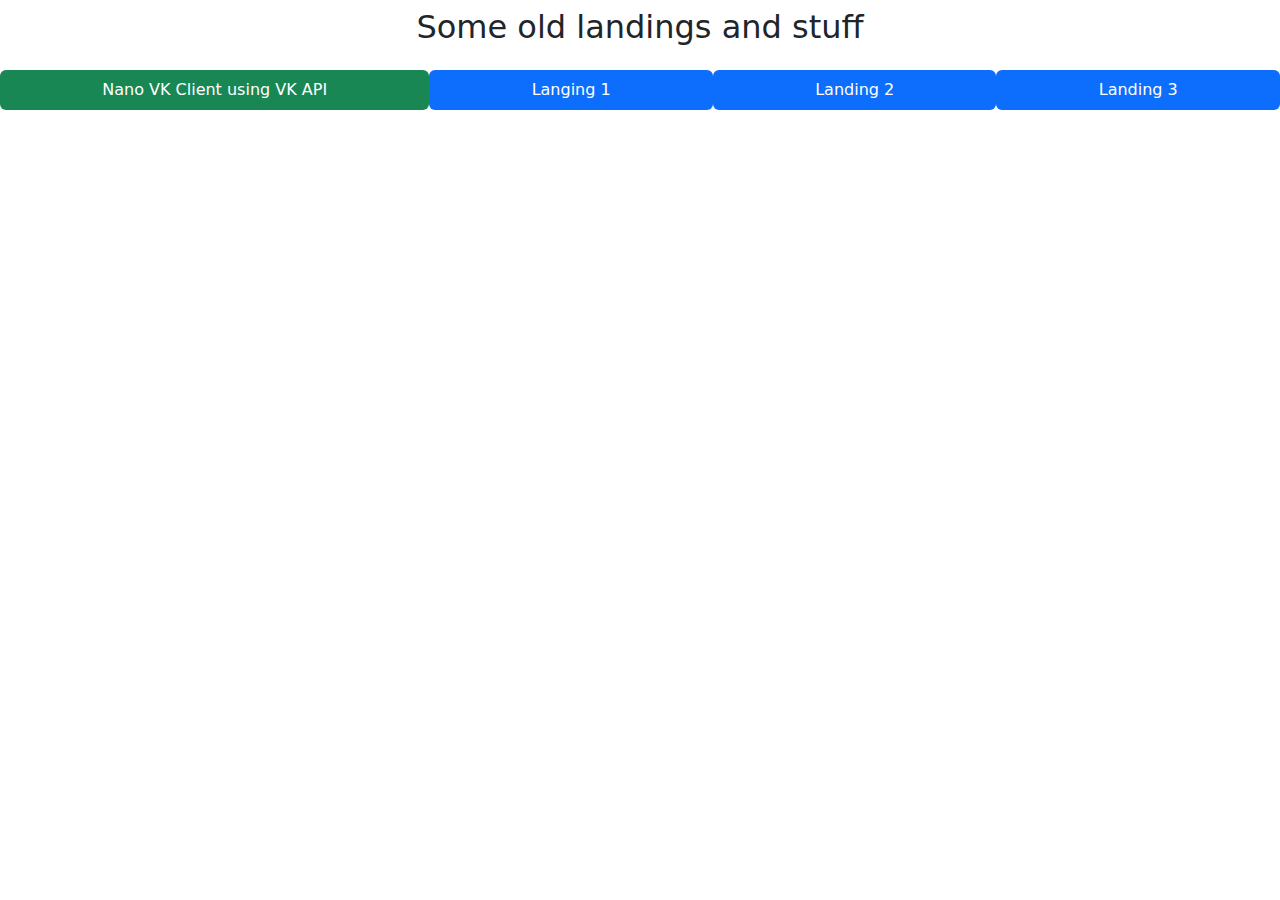
==== commit 49327092: "UPDATE: feel pity to delete, let it be" ====
--- a/index.html
+++ b/index.html
@@ -3,595 +3,38 @@
 
 <head>
     <meta charset="UTF-8">
-    <meta name="description" content="Limpon">
-    <meta name="keywords" content="Limpon, site">
+    <meta name="viewport" content="width=device-width, initial-scale=1.0">
+    <title>Old stuff</title>
     <meta name="viewport" content="width=320, initial-scale=1.0, user-scalable=no">
     <meta http-equiv="X-UA-Compatible" content="ie=edge">
-    <link rel="apple-touch-icon" sizes="180x180" href="assets/img/favicon/apple-touch-icon.png">
-    <link rel="icon" type="image/png" sizes="32x32" href="assets/img/favicon/favicon-32x32.png">
-    <link rel="icon" type="image/png" sizes="16x16" href="assets/img/favicon/favicon-16x16.png">
-    <link rel="manifest" href="assets/img/favicon/site.webmanifest">
-    <link rel="mask-icon" href="assets/img/favicon/safari-pinned-tab.svg" color="#5bbad5">
+    <link rel="apple-touch-icon" sizes="180x180" href="assets/favicon/apple-touch-icon.png">
+    <link rel="icon" type="image/png" sizes="32x32" href="assets/favicon/favicon-32x32.png">
+    <link rel="icon" type="image/png" sizes="16x16" href="assets/favicon/favicon-16x16.png">
+    <link rel="manifest" href="assets/favicon/site.webmanifest">
+    <link rel="mask-icon" href="assets/favicon/safari-pinned-tab.svg" color="#5bbad5">
     <meta name="msapplication-TileColor" content="#1085e4">
     <meta name="theme-color" content="#1085e4">
     <link href="https://fonts.googleapis.com/css?family=Open+Sans:400,400,600,600,700,800,900&display=swap"
         rel="stylesheet">
-    <title>Limpon</title>
+    <link href="./css/bootstrap.min.css" rel="stylesheet">
 </head>
 
 <body>
-    <div class="first-page">
-        <div class="_container">
-            <header class="header">
-                <div class="header-logo">
-                    <img src="assets/img/1/logo.png" alt="logo">
-                    <span class="title">Limpon</span>
-                </div>
-                <nav class="header-nav">
-                    <ul class="header-list">
-                        <li><a href="">Home</a></li>
-                        <li><a href="">Features</a></li>
-                        <li><a href="">Video</a></li>
-                        <li><a href="">Screens</a></li>
-                        <li><a href="">Pricing</a></li>
-                        <li><a href="">Team</a></li>
-                        <li><a href="bukee/index.html" class="btn-primary btn-free">Free&nbsp;Trial</a></li>
-                    </ul>
-                </nav>
-                <button class="btn-menu" type="button"><svg viewBox="0 0 32 32" height="32px" width="32px"
-                        xml:space="preserve" xmlns="http://www.w3.org/2000/svg"
-                        xmlns:xlink="http://www.w3.org/1999/xlink">
-                        <path fill="#1085e4"
-                            d="M4,10h24c1.104,0,2-0.896,2-2s-0.896-2-2-2H4C2.896,6,2,6.896,2,8S2.896,10,4,10z M28,14H4c-1.104,0-2,0.896-2,2  s0.896,2,2,2h24c1.104,0,2-0.896,2-2S29.104,14,28,14z M28,22H4c-1.104,0-2,0.896-2,2s0.896,2,2,2h24c1.104,0,2-0.896,2-2  S29.104,22,28,22z" />
-                        </svg></button>
-            </header>
-            <h1>Best Software Landingpage</h1>
-            <div class="btn-group">
-                <a href="" class="btn-primary">Get&nbsp;started&nbsp;now</a>
-                <a href="" class="btn-secondary">Learn&nbsp;more</a>
-            </div>
-        </div>
-        <div class="screen-img">
-
-        </div>
-    </div>
-    <div class="page-company">
-        <div class="_container">
-            <ul class="list-company">
-                <li class="list-company-item company-one"><a href=""><span></span></a></li>
-                <li class="list-company-item company-two"><a href=""><span></span></a></li>
-                <li class="list-company-item company-three"><a href=""><span></span></a></li>
-                <li class="list-company-item company-four"><a href=""><span></span></a></li>
-            </ul>
-        </div>
-    </div>
-    <div class="grid">
-        <h2 class="title-40 grid-title"><span>Features</span>Best Features Ever&nbsp;Seen</h2>
-        <div class="grid-item grid-item1">
-            <div class="grid-icon grid-icon-1"></div>
-            <h3>Well Documented</h3>
-            <p>Lorem ipsum dolor sit amet, conse
-                ctetur adipisicing elit, sed don eiusmod tempor incididunt.</p>
-            <a href="">Read More</a>
-        </div>
-        <div class="grid-item grid-item2">
-            <div class="grid-icon grid-icon-2"></div>
-            <h3>Highly Customizeable</h3>
-            <p>Lorem ipsum dolor sit amet, conse
-                ctetur adipisicing elit, sed don eiusmod tempor incididunt.</p>
-            <a href="">Read More</a>
-        </div>
-        <div class="grid-item grid-item3">
-            <div class="grid-icon grid-icon-3"></div>
-            <h3>Mobile Friednly Design</h3>
-            <p>Lorem ipsum dolor sit amet, conse
-                ctetur adipisicing elit, sed don eiusmod tempor incididunt.</p>
-            <a href="">Read More</a>
-        </div>
-        <div class="grid-item grid-item4">
-            <div class="grid-icon grid-icon-4"></div>
-            <h3>Responsive Design</h3>
-            <p>Lorem ipsum dolor sit amet, conse
-                ctetur adipisicing elit, sed don eiusmod tempor incididunt.</p>
-            <a href="">Read More</a>
-        </div>
-        <div class="grid-item grid-item5">
-            <div class="grid-icon grid-icon-5"></div>
-            <h3>24/7 Online Support</h3>
-            <p>Lorem ipsum dolor sit amet, conse
-                ctetur adipisicing elit, sed don eiusmod tempor incididunt.</p>
-            <a href="">Read More</a>
-        </div>
-        <div class="grid-item grid-item6">
-            <div class="grid-icon grid-icon-6"></div>
-            <h3>Easy To Edit</h3>
-            <p>Lorem ipsum dolor sit amet, conse
-                ctetur adipisicing elit, sed don eiusmod tempor incididunt.</p>
-            <a href="">Read More</a>
-        </div>
-        <div class="grid-text">
-            <p>Lorem ipsum dolor sit amet, consectetur adipisicing elit, sed do eiusmod tempor incididunt ut
-                labore et dolore magna aliqua. Ut enim ad minim veniam, quis nostrud exercitation ullamco
-                laboris nisi ut aliquip ex ea commodo consequat. Duis aute irure dolor in reprehenderit in
-                voluptate velit esse cillum dolore eu fugiat nulla pariatur.</p>
-            <p class="grid-text-name"><span>Rosalina Pong</span> - Founder, uithemes</p>
-        </div>
-
-    </div>
-    <div class="page-subscribe">
-        <div class="_container">
-            <div class="subscribe-form">
-                <div class="subscribe-form-child">
-                    <h2 class="title-50"><span>Subscribe</span>Signup For A Trial</h2>
-                    <p>Create your free account now & get 30 days free
-                        trial No credit card required</p>
-                    <div class="box-subscribe-user">
-                        <input type="email" placeholder="Enter your email address">
-                        <button type="submit" class="btn-primary">Subscribe</button>
-                    </div>
-                </div>
-                <img src="assets/img/2/robot1.png" alt="Robot">
-            </div>
-        </div>
-    </div>
-    <div class="page-software">
-        <div class="programm-screen">
-
-        </div>
-        <div class="_container">
-            <div class="page-software-flex">
-                <div class="page-software-layout">
-                    <div class="page-gear-icon">
-
-                    </div>
-                    <h2 class="title-50">Grab Your Software With Amazing Features</h2>
-                    <p>Lorem ipsum dolor sit amet, consectetur adipisicing elit, sed do eiusmod tempor incididunt ut
-                        labore
-                        et
-                        dolore magna aliqua. Ut enim ad minim veniam, quis nostrud exercitation ullamco laboris nisi ut
-                        aliquip
-                        ex ea commodo consequat. Duis aute irure dolor in reprehenderit in voluptate velit esse cillum.
-                    </p>
-                    <dl class="page-software-list">
-                        <dt>01. Clean Design</dt>
-                        <dd>Lorem ipsum dolor sit amet, consectetur adipisicing elit, sed do eiusmod tempor incididunt
-                            ut
-                            labore
-                            et dolore magna aliqua. Ut enim ad minim veniam, quis nostrud exercitation ullamco laboris
-                            nisi
-                            ut
-                            aliquip ex ea commodo consequat. Duis aute irure dolor in reprehenderit in voluptate velit
-                            esse
-                            cillum.</dd>
-                        <dt>02. Easy To Customize</dt>
-                        <dd>Lorem ipsum dolor sit amet, consectetur adipisicing elit, sed do eiusmod tempor incididunt
-                            ut
-                            labore
-                            et dolore magna aliqua. Ut enim ad minim veniam, quis nostrud exercitation ullamco laboris
-                            nisi
-                            ut
-                            aliquip ex ea commodo consequat. Duis aute irure dolor in reprehenderit in voluptate velit
-                            esse
-                            cillum.</dd>
-                        <dt>01. Clean Design</dt>
-                        <dd>Lorem ipsum dolor sit amet, consectetur adipisicing elit, sed do eiusmod tempor incididunt
-                            ut
-                            labore
-                            et dolore magna aliqua. Ut enim ad minim veniam, quis nostrud exercitation ullamco laboris
-                            nisi
-                            ut
-                            aliquip ex ea commodo consequat. Duis aute irure dolor in reprehenderit in voluptate velit
-                            esse
-                            cillum.</dd>
-                        <dt>02. Easy To Customize</dt>
-                        <dd>Lorem ipsum dolor sit amet, consectetur adipisicing elit, sed do eiusmod tempor incididunt
-                            ut
-                            labore
-                            et dolore magna aliqua. Ut enim ad minim veniam, quis nostrud exercitation ullamco laboris
-                            nisi
-                            ut
-                            aliquip ex ea commodo consequat. Duis aute irure dolor in reprehenderit in voluptate velit
-                            esse
-                            cillum.</dd>
-                        <dt>01. Clean Design</dt>
-                        <dd>Lorem ipsum dolor sit amet, consectetur adipisicing elit, sed do eiusmod tempor incididunt
-                            ut
-                            labore
-                            et dolore magna aliqua. Ut enim ad minim veniam, quis nostrud exercitation ullamco laboris
-                            nisi
-                            ut
-                            aliquip ex ea commodo consequat. Duis aute irure dolor in reprehenderit in voluptate velit
-                            esse
-                            cillum.</dd>
-                        <dt>02. Easy To Customize</dt>
-                        <dd>Lorem ipsum dolor sit amet, consectetur adipisicing elit, sed do eiusmod tempor incididunt
-                            ut
-                            labore
-                            et dolore magna aliqua. Ut enim ad minim veniam, quis nostrud exercitation ullamco laboris
-                            nisi
-                            ut
-                            aliquip ex ea commodo consequat. Duis aute irure dolor in reprehenderit in voluptate velit
-                            esse
-                            cillum.</dd>
-                    </dl>
-                </div>
-            </div>
-        </div>
-
-    </div>
-    <div class="page-stat">
-        <div class="_container">
-            <div class="circle"></div>
-            <div class="rhombus"></div>
-            <h2 class="title-50"><span>Fun Facts</span>Some Fun Facts About Dashboard</h2>
-            <ul class="list-stat">
-                <li><span>53K</span>Layouts</li>
-                <li><span>10K</span>Projects</li>
-                <li><span>12K</span>Cup coffee</li>
-                <li><span>120</span>Awards</li>
-            </ul>
-        </div>
-    </div>
-    <div class="page-app">
-        <div class="_container">
-            <div class="page-app-layout">
-                <div class="page-app-content">
-                    <h2 class="title-50">Meet With Future Landingpage</h2>
-                    <p>Lorem ipsum dolor sit amet, consectetur adipisicing elit, sed do eiusmod tempor incididunt ut
-                        labore et dolore magna aliqua. Ut enim ad minim veniam, quis nostrud exercitation ullamco
-                        laboris nisi ut aliquip ex ea commodo consequat. Duis aute irure dolor in reprehenderit in
-                        voluptate velit esse cillum.</p>
-                    <p class="page-app-text">Available now</p>
-                    <ul class="page-app-list">
-                        <li><a class="page-app-android" href="" target="_blank"></a></li>
-                        <li><a class="page-app-ios" href="" target="_blank"></a></li>
-                    </ul>
-                </div>
-                <a class="page-app-videolink" href=""><img class="page-app-image" src="assets/img/4/video.png" alt="Video"></a>
-            </div>
-        </div>
-    </div>
-    <div class="page-analytics">
-        <div class="_container">
-            <img class="page-analytics-image" src="assets/img/4/page-screen.png" alt="statistic">
-            <div class="page-analytics-flex">
-                <div class="page-analytics-layout">
-                    <div class="page-analytics-content">
-                        <div class="page-gear-icon">
-
-                        </div>
-                        <h2 class="title-50">Limpon Is Suitable For Anytype LandingPage</h2>
-                        <p>Lorem ipsum dolor sit amet, consectetur adipisicing elit, sed do eiusmod tempor incididunt ut
-                            labore et dolore magna aliqua. Ut enim ad minim veniam, quis nostrud exercitation ullamco
-                            laboris nisi ut aliquip ex ea commodo consequat. Duis aute irure dolor in reprehenderit in
-                            voluptate velit esse cillum.</p>
-                        <a href="" class="btn-primary">Get Started Now</a>
-                    </div>
-                </div>
-            </div>
-        </div>
-    </div>
-    <div class="page-control">
-        <div class="_container">
-            <div class="page-control-layout">
-                <div class="page-control-content">
-                    <div class="page-gear-icon">
-
-                    </div>
-                    <h2 class="title-50">Easy To Edit & Very Easily&nbsp;Control</h2>
-                    <p>Lorem ipsum dolor sit amet, consectetur adipisicing elit, sed do eiusmod tempor incididunt ut
-                        labore et dolore magna aliqua. Ut enim ad minim veniam, quis nostrud exercitation ullamco
-                        laboris nisi ut aliquip ex ea commodo consequat. Duis aute irure dolor in reprehenderit in
-                        voluptate velit esse cillum.</p>
-                    <a href="" class="btn-primary">Learn more</a>
-                </div>
-                <div class="page-control-image">
-
-                </div>
-            </div>
-        </div>
-    </div>
-
-    <div class="page-screen">
-        <div class="_container">
-            <h2 class="title-40"><span>screen preview</span>Screenshot With Details</h2>
-        </div>
-        <div class="container_image">
-            <img src="assets/img/4/programm-screen3.png" alt="programm screen">
-        </div>
-    </div>
-
-    <div class="page-clients">
-        <div class="_container">
-            <h2 class="title-40"><span>Testimonials</span>Our Happy Clients</h2>
-            <div class="box-clients">
-                <div class="box-clients-item">
-                    <p>It is a long established fact that a read
-                        her will be distracted by the readable
-                        content of a page when looking.</p>
-                    <div class="box-info">
-                        <img src="assets/img/4/photo-client.png" alt="Ava">
-                        <div class="box-info-wrap">
-                            <p class="name">Rolin B. Mirano</p>
-                            <p class="position">ceo, uihub</p>
-                        </div>
-                    </div>
-                </div>
-                <div class="box-clients-item">
-                    <p>It is a long established fact that a read
-                        her will be distracted by the readable
-                        content of a page when looking.</p>
-                    <div class="box-info">
-                        <img src="assets/img/4/photo-client.png" alt="Ava">
-                        <div class="box-info-wrap">
-                            <p class="name">Rolin B. Mirano</p>
-                            <p class="position">ceo, uihub</p>
-                        </div>
-                    </div>
-                </div>
-                <div class="box-clients-item">
-                    <p>It is a long established fact that a read
-                        her will be distracted by the readable
-                        content of a page when looking.</p>
-                    <div class="box-info">
-                        <img src="assets/img/4/photo-client.png" alt="Ava">
-                        <div class="box-info-wrap">
-                            <p class="name">Rolin B. Mirano</p>
-                            <p class="position">ceo, uihub</p>
-                        </div>
-                    </div>
-                </div>
-            </div>
-        </div>
-    </div>
-
-    <div class="page-plan">
-        <div class="_container">
-            <h2 class="title-40"><span>Our plans</span>Pricing Plans</h2>
-            <div class="box-price">
-                <div class="box-price-item">
-                    <h3>Free</h3>
-                    <p><strong>starter</strong></p>
-                    <ul>
-                        <li>Unlimited users Active</li>
-                        <li>1 GB Bandwidth Speed</li>
-                        <li>256 MB Memory Card</li>
-                        <li>Free Domain Name</li>
-                        <li>Free Hosting Name</li>
-                        <li>24x7 Online Support</li>
-                    </ul>
-                    <a href="" class="btn-info">choose plan</a>
-                </div>
-                <div class="box-price-item active">
-                    <h3><span>$</span>90<span class="word-month">/mo</span></h3>
-                    <p><strong>starter</strong></p>
-                    <ul>
-                        <li>Unlimited users Active</li>
-                        <li>1 GB Bandwidth Speed</li>
-                        <li>256 MB Memory Card</li>
-                        <li>Free Domain Name</li>
-                        <li>Free Hosting Name</li>
-                        <li>24x7 Online Support</li>
-                    </ul>
-                    <a href="" class="btn-primary">choose plan</a>
-                </div>
-                <div class="box-price-item">
-                    <h3><span>$</span>350<span class="word-month">/mo</span></h3>
-                    <p><strong>starter</strong></p>
-                    <ul>
-                        <li>Unlimited users Active</li>
-                        <li>1 GB Bandwidth Speed</li>
-                        <li>256 MB Memory Card</li>
-                        <li>Free Domain Name</li>
-                        <li>Free Hosting Name</li>
-                        <li>24x7 Online Support</li>
-                    </ul>
-                    <a href="" class="btn-info">choose plan</a>
-                </div>
-            </div>
-        </div>
-    </div>
-    <div class="page-team">
-        <div class="_container">
-            <h2 class="title-40"><span>Angels</span>Our Team</h2>
-            <div class="box-team">
-                <div class="team-item">
-                    <div class="team-item-bg"></div>
-                    <img class="avatar" src="assets/img/4/face1.png" alt="">
-                    <p class="team-position">founder</p>
-                    <p class="team-name">Ricardo T. Obrien</p>
-                    <button class="btn-team btn-more btn-face1" type="button"><span></span></button>
-                    <ul class="social-team social-face1" style="display: none">
-                        <li><a href="" target=" _blank" class="btn-team btn-fb"><span></span></a></li>
-                        <li><a href="" target=" _blank" class="btn-team btn-tw"><span></span></a></li>
-                        <li><a href="" target=" _blank" class="btn-team btn-be"><span></span></a></li>
-                        <li><a href="" target=" _blank" class="btn-team btn-web"><span></span></a></li>
-                    </ul>
-                </div>
-                <div class="team-item">
-                    <div class="team-item-bg"></div>
-                    <img class="avatar" src="assets/img/4/face2.png" alt="">
-                    <p class="team-position">CEO</p>
-                    <p class="team-name">Alberto Del Rio</p>
-                    <button class="btn-team btn-more btn-face2" type="button"><span></span></button>
-                    <ul class="social-team social-face2" style="display: none">
-                        <li><a href="" target=" _blank" class="btn-team btn-fb"><span></span></a></li>
-                        <li><a href="" target=" _blank" class="btn-team btn-tw"><span></span></a></li>
-                        <li><a href="" target=" _blank" class="btn-team btn-be"><span></span></a></li>
-                        <li><a href="" target=" _blank" class="btn-team btn-web"><span></span></a></li>
-                    </ul>
-                </div>
-                <div class="team-item">
-                    <div class="team-item-bg"></div>
-                    <img class="avatar" src="assets/img/4/face3.png" alt="">
-                    <p class="team-position">Designer</p>
-                    <p class="team-name">Thomas Alva Adison</p>
-                    <button class="btn-team btn-more btn-face3" type="button"><span></span></button>
-                    <ul class="social-team social-face3" style="display: none">
-                        <li><a href="" target=" _blank" class="btn-team btn-fb"><span></span></a></li>
-                        <li><a href="" target=" _blank" class="btn-team btn-tw"><span></span></a></li>
-                        <li><a href="" target=" _blank" class="btn-team btn-be"><span></span></a></li>
-                        <li><a href="" target=" _blank" class="btn-team btn-web"><span></span></a></li>
-                    </ul>
-                </div>
-            </div>
-        </div>
-    </div>
-    <div class="page-form">
-        <div class="_container">
-            <div class="flex-form">
-                <img class="form-programm-screen" src="assets/img/4/programm-screen4.png" alt="">
-                <div class="message-form">
-                    <h2 class="title-50">Start Your Free Trail<br /> No Need Credit Card.</h2>
-                    <form class="contact-form" action="">
-                        <div class="contact-form-item contact-form-name"><input type="text"
-                                placeholder="Enter your name here"></div>
-                        <div class="contact-form-item contact-form-email"><input type="email"
-                                placeholder="Enter your email here"></div>
-                        <div class="contact-form-item contact-form-text"> <textarea name="textmessage"
-                                placeholder="Enter your message here"></textarea></div>
-                        <button type="submit" class="btn-primary btn-submit"><span></span>Submit now</button>
-                    </form>
-                </div>
-            </div>
-        </div>
-    </div>
-    <footer class="footer">
-        <div class="_container">
-            <div class="footer-flex">
-                <p>Made With Love & Copyright By - <a href="">Vovan</a></p>
-                <div class="footer-social">
-                    <a href=""><svg class="social-fb" width="21px" height="21px" viewBox="0 0 96.124 96.123"
-                            xml:space="preserve">
-                            <g>
-                                <path
-                                    d="M72.089,0.02L59.624,0C45.62,0,36.57,9.285,36.57,23.656v10.907H24.037c-1.083,0-1.96,0.878-1.96,1.961v15.803
-		c0,1.083,0.878,1.96,1.96,1.96h12.533v39.876c0,1.083,0.877,1.96,1.96,1.96h16.352c1.083,0,1.96-0.878,1.96-1.96V54.287h14.654
-		c1.083,0,1.96-0.877,1.96-1.96l0.006-15.803c0-0.52-0.207-1.018-0.574-1.386c-0.367-0.368-0.867-0.575-1.387-0.575H56.842v-9.246
-		c0-4.444,1.059-6.7,6.848-6.7l8.397-0.003c1.082,0,1.959-0.878,1.959-1.96V1.98C74.046,0.899,73.17,0.022,72.089,0.02z" />
-                            </g>
-                        </svg></a>
-                    <a href=""><svg class="social-tw" width="21px" height="21px"
-                            xmlns:xlink="http://www.w3.org/1999/xlink" viewBox="0 0 512 512"
-                            style="enable-background:new 0 0 512 512;" xml:space="preserve">
-                            <g>
-                                <g>
-                                    <path d="M512,97.248c-19.04,8.352-39.328,13.888-60.48,16.576c21.76-12.992,38.368-33.408,46.176-58.016
-                  c-20.288,12.096-42.688,20.64-66.56,25.408C411.872,60.704,384.416,48,354.464,48c-58.112,0-104.896,47.168-104.896,104.992
-                  c0,8.32,0.704,16.32,2.432,23.936c-87.264-4.256-164.48-46.08-216.352-109.792c-9.056,15.712-14.368,33.696-14.368,53.056
-                  c0,36.352,18.72,68.576,46.624,87.232c-16.864-0.32-33.408-5.216-47.424-12.928c0,0.32,0,0.736,0,1.152
-                  c0,51.008,36.384,93.376,84.096,103.136c-8.544,2.336-17.856,3.456-27.52,3.456c-6.72,0-13.504-0.384-19.872-1.792
-                  c13.6,41.568,52.192,72.128,98.08,73.12c-35.712,27.936-81.056,44.768-130.144,44.768c-8.608,0-16.864-0.384-25.12-1.44
-                  C46.496,446.88,101.6,464,161.024,464c193.152,0,298.752-160,298.752-298.688c0-4.64-0.16-9.12-0.384-13.568
-                  C480.224,136.96,497.728,118.496,512,97.248z" />
-                                </g>
-                            </g>
-                        </svg></a>
-                    <a href=""><svg class="social-be" width="21px" height="21px" viewBox="0 0 511.958 511.958"
-                            style="enable-background:new 0 0 511.958 511.958;" xml:space="preserve">
-                            <g>
-                                <g>
-                                    <g>
-                                        <path d="M210.624,240.619c10.624-5.344,18.656-11.296,24.16-17.728c9.792-11.584,14.624-26.944,14.624-45.984
-				c0-18.528-4.832-34.368-14.496-47.648c-16.128-21.632-43.424-32.704-82.016-33.28H0v312.096h142.56
-				c16.064,0,30.944-1.376,44.704-4.192c13.76-2.848,25.664-8.064,35.744-15.68c8.96-6.624,16.448-14.848,22.4-24.544
-				c9.408-14.656,14.112-31.264,14.112-49.76c0-17.92-4.128-33.184-12.32-45.728C238.912,255.627,226.752,246.443,210.624,240.619z
-				 M63.072,150.187h68.864c15.136,0,27.616,1.632,37.408,4.864c11.328,4.704,16.992,14.272,16.992,28.864
-				c0,13.088-4.32,22.24-12.864,27.392c-8.608,5.152-19.776,7.744-33.472,7.744H63.072V150.187z M171.968,348.427
-				c-7.616,3.68-18.336,5.504-32.064,5.504H63.072v-83.232h77.888c13.568,0.096,24.128,1.888,31.68,5.248
-				c13.44,6.08,20.128,17.216,20.128,33.504C192.768,328.651,185.856,341.579,171.968,348.427z" />
-                                        <rect x="327.168" y="110.539" width="135.584" height="38.848" />
-                                        <path
-                                            d="M509.856,263.851c-2.816-18.08-9.024-33.984-18.688-47.712c-10.592-15.552-24.032-26.944-40.384-34.144
-				c-16.288-7.232-34.624-10.848-55.04-10.816c-34.272,0-62.112,10.72-83.648,32c-21.472,21.344-32.224,52.032-32.224,92.032
-				c0,42.656,11.872,73.472,35.744,92.384c23.776,18.944,51.232,28.384,82.4,28.384c37.728,0,67.072-11.232,88.032-33.632
-				c13.408-14.144,20.992-28.064,22.656-41.728H446.24c-3.616,6.752-7.808,12.032-12.608,15.872
-				c-8.704,7.04-20.032,10.56-33.92,10.56c-13.216,0-24.416-2.912-33.76-8.704c-15.424-9.28-23.488-25.536-24.512-48.672h170.464
-				C512.16,289.739,511.52,274.411,509.856,263.851z M342.976,269.835c2.24-15.008,7.68-26.912,16.32-35.712
-				c8.64-8.768,20.864-13.184,36.512-13.216c14.432,0,26.496,4.128,36.32,12.416c9.696,8.352,15.168,20.48,16.288,36.512H342.976z" />
-                                    </g>
-                                </g>
-                            </g>
-                        </svg></a>
-                    <a href=""><svg class="social-pi" width="21px" height="21px" width="97.75px" height="97.75px"
-                            viewBox="0 0 97.75 97.75" style="enable-background:new 0 0 97.75 97.75;"
-                            xml:space="preserve">
-                            <g>
-                                <path
-                                    d="M48.875,0C21.883,0,0,21.882,0,48.875S21.883,97.75,48.875,97.75S97.75,75.868,97.75,48.875S75.867,0,48.875,0z
-    M54.499,65.109c-4.521,0-8.773-2.444-10.229-5.219c0,0-2.432,9.645-2.943,11.506c-1.813,6.58-7.146,13.162-7.561,13.701
-   c-0.289,0.375-0.928,0.258-0.994-0.24c-0.113-0.838-1.475-9.139,0.127-15.909c0.801-3.4,5.383-22.814,5.383-22.814
-   s-1.334-2.673-1.334-6.625c0-6.205,3.596-10.837,8.074-10.837c3.807,0,5.645,2.859,5.645,6.286c0,3.828-2.436,9.552-3.693,14.856
-   c-1.051,4.441,2.225,8.064,6.605,8.064c7.933,0,13.272-10.188,13.272-22.261c0-9.174-6.176-16.044-17.418-16.044
-   c-12.697,0-20.615,9.471-20.615,20.052c0,3.646,1.078,6.221,2.764,8.21c0.773,0.915,0.883,1.283,0.602,2.333
-   c-0.203,0.771-0.66,2.625-0.854,3.358c-0.279,1.062-1.137,1.44-2.098,1.049c-5.846-2.387-8.572-8.793-8.572-15.994
-   c0-11.893,10.029-26.154,29.922-26.154c15.985,0,26.506,11.566,26.506,23.984C77.089,52.839,67.956,65.109,54.499,65.109z" />
-                            </g>
-                        </svg></a>
-                    <a href=""><svg class="social-fs" width="21px" height="21px" viewBox="0 0 300 300"
-                            style="enable-background:new 0 0 300 300;" xml:space="preserve">
-                            <path id="XMLID_30_" style="fill-rule:evenodd;clip-rule:evenodd;"
-                                d="M253.428,8.709c-5.318-7.936-15.699-8.816-24.402-8.699
-	c-52.447,0.236-104.914,0.1-157.385,0.059C68.63,0.162,65.624,0.32,62.657,0.9c-9.628,1.6-17.55,9.688-19.241,19.238
-	c-1.545,9.416-0.655,19.025-0.773,28.52c-0.02,77.041,0.059,154.084-0.059,231.125c0.217,4.752,0.389,9.938,3.336,13.943
-	c4.645,6.346,14.056,7.93,20.924,4.516c4.139-2.254,7.203-5.924,10.287-9.377c22.539-26.607,45.973-52.461,68.467-79.113
-	c2.484-2.818,5.396-5.904,9.516-5.672c16.225-0.832,32.49,0.545,48.736-0.291c5.516-0.289,11.262-1.865,15.262-5.879
-	c5.451-5.357,7.144-13.141,8.871-20.305c9.219-44.688,17.568-89.563,26.822-134.25C256.98,32.078,260.203,19.054,253.428,8.709z
-	 M212.957,81.091c-1.339,4.432-7.105,4.133-10.986,4.447c-19.508,0.389-39.02-0.469-58.508,0.094
-	c-5.959-0.232-12.404,3.512-12.773,9.977c-1.264,8.059-0.752,20.496,9.358,22.268c19.099,2.135,38.454-0.703,57.573,1.146
-	c6.366,0.191,6.484,7.705,5.49,12.344c-2.189,11.232-3.857,22.646-7.139,33.643c-0.836,3.641-4.295,5.551-7.842,5.58
-	c-16.113,1.348-32.324-0.557-48.432,0.59c-6.604,0.094-10.539,6.018-14.445,10.465c-16.246,19.971-32.59,39.848-49.362,59.379
-	c-0.659-62.832,0.06-125.689-0.368-188.541c0.137-4.699-0.1-9.609,1.627-14.076c2.471-5.201,8.971-5.068,13.865-5.34
-    c38.258,0.041,76.535,0.139,114.797-0.039c6.346,0.195,13.022-0.859,14.676,4.793C222.678,45.302,215.931,71.244,212.957,81.091z" />
-                        </svg></a>
-                </div>
-            </div>
-        </div>
-    </footer>
-    <div class="modal">
-        <button class="btn-close"><svg viewBox="0 0 32 32" height="32px" width="32px"
-            xml:space="preserve" xmlns="http://www.w3.org/2000/svg"
-            xmlns:xlink="http://www.w3.org/1999/xlink">
-            <path fill="#1085e4"
-                d="M4,10h24c1.104,0,2-0.896,2-2s-0.896-2-2-2H4C2.896,6,2,6.896,2,8S2.896,10,4,10z M28,14H4c-1.104,0-2,0.896-2,2  s0.896,2,2,2h24c1.104,0,2-0.896,2-2S29.104,14,28,14z M28,22H4c-1.104,0-2,0.896-2,2s0.896,2,2,2h24c1.104,0,2-0.896,2-2  S29.104,22,28,22z" />
-            </svg></button>
-        <ul>
-            <li><a href=""><span>Home</span></a></li>
-            <li><a href=""><span>Features</span></a></li>
-            <li><a href=""><span>Video</span></a></li>
-            <li><a href=""><span>Screens</span></a></li>
-            <li><a href=""><span>Pricing</span></a></li>
-            <li><a href=""><span>Team</span></a></li>
-            <li><a href="bukee/index.html" class="btn-primary btn-free">Free&nbsp;Trial</a></li>
-        </ul>
-    </div>
-    <link rel="stylesheet" type="text/css" href="css/normalize.css">
-    <link rel="stylesheet" type="text/css" href="css/style.css">
-    <script src="https://code.jquery.com/jquery-3.4.1.min.js"
-        integrity="sha256-CSXorXvZcTkaix6Yvo6HppcZGetbYMGWSFlBw8HfCJo=" crossorigin="anonymous"></script>
-    <script>
-        $(document).ready(function () {
-            $(".btn-face1").click(function () {
-                $(".btn-face1").hide();
-                $(".social-face1").fadeIn();
-            });
-            $(".btn-face2").click(function () {
-                $(".btn-face2").hide();
-                $(".social-face2").fadeIn();
-            });
-            $(".btn-face3").click(function () {
-                $(".btn-face3").hide();
-                $(".social-face3").fadeIn();
-            });
-            $(".btn-menu").click(function () {
-                $(".modal").fadeIn()
-            });
-            $(".btn-close").click(function () {
-                $(".modal").fadeOut()
-            });
-        });
-
-    </script>
+    <h2 class="text-center my-2">Some old landings and stuff</h2>
+    <ul class="nav nav-pills nav-fill mt-4">
+        <li class="nav-item">
+            <a class="nav-link active text-bg-success" aria-current="page" href="./api_vk/index.html">Nano VK Client using VK API</a>
+        </li>
+        <li class="nav-item">
+            <a class="nav-link active" href="./limpon/index.html">Langing 1</a>
+        </li>
+        <li class="nav-item">
+            <a class="nav-link active" href="./bukee/index.html">Landing 2</a>
+        </li>
+        <li class="nav-item">
+            <a class="nav-link active" href="./uber/index.html">Landing 3</a>
+        </li>
+    </ul>
 </body>
 
 </html>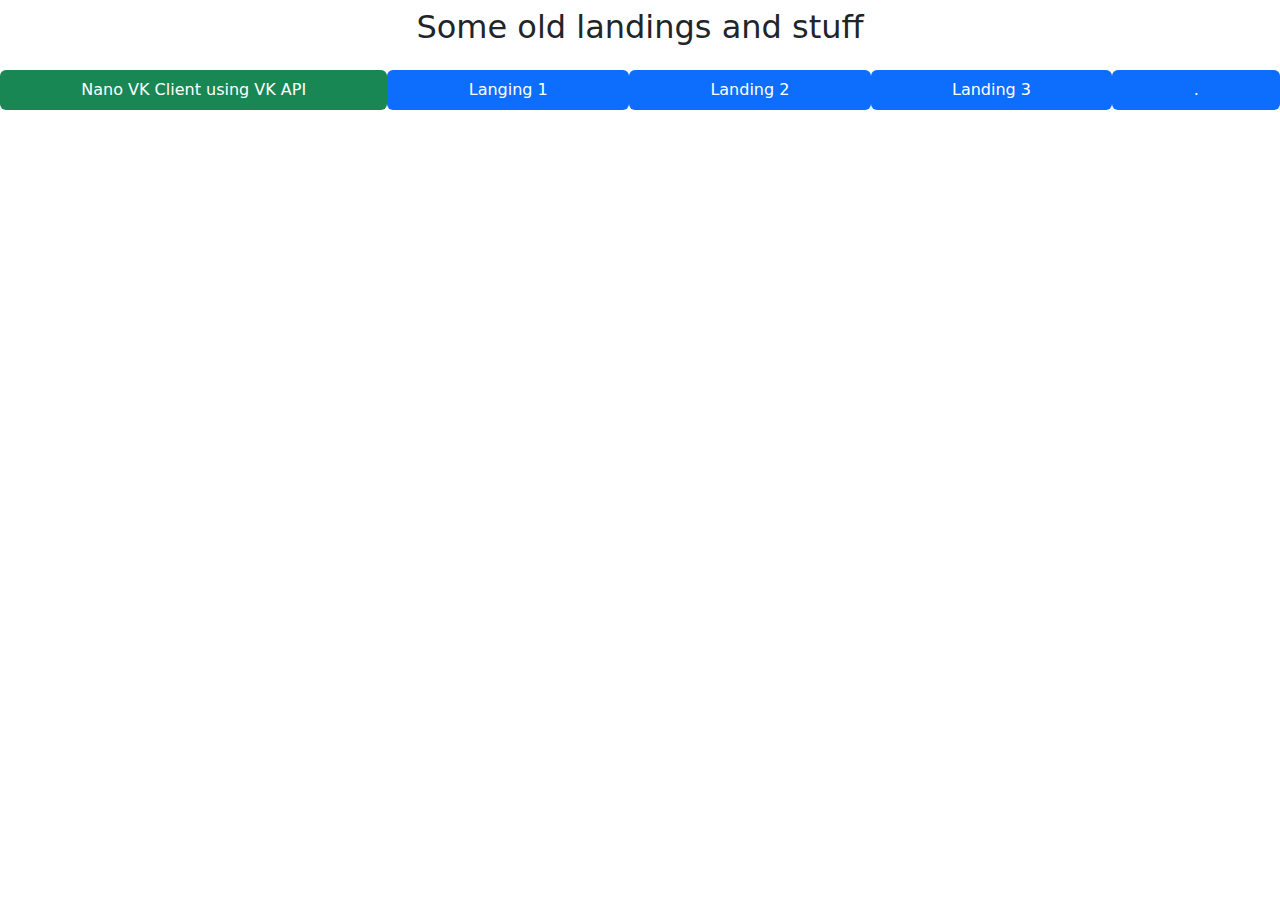
==== commit 4b946814: "asd" ====
--- a/index.html
+++ b/index.html
@@ -3,36 +3,96 @@
 
 <head>
     <meta charset="UTF-8">
-    <meta name="viewport" content="width=device-width, initial-scale=1.0">
+    <meta
+        name="viewport"
+        content="width=device-width, initial-scale=1.0"
+    >
     <title>Old stuff</title>
-    <meta name="viewport" content="width=320, initial-scale=1.0, user-scalable=no">
-    <meta http-equiv="X-UA-Compatible" content="ie=edge">
-    <link rel="apple-touch-icon" sizes="180x180" href="assets/favicon/apple-touch-icon.png">
-    <link rel="icon" type="image/png" sizes="32x32" href="assets/favicon/favicon-32x32.png">
-    <link rel="icon" type="image/png" sizes="16x16" href="assets/favicon/favicon-16x16.png">
-    <link rel="manifest" href="assets/favicon/site.webmanifest">
-    <link rel="mask-icon" href="assets/favicon/safari-pinned-tab.svg" color="#5bbad5">
-    <meta name="msapplication-TileColor" content="#1085e4">
-    <meta name="theme-color" content="#1085e4">
-    <link href="https://fonts.googleapis.com/css?family=Open+Sans:400,400,600,600,700,800,900&display=swap"
-        rel="stylesheet">
-    <link href="./css/bootstrap.min.css" rel="stylesheet">
+    <meta
+        name="viewport"
+        content="width=320, initial-scale=1.0, user-scalable=no"
+    >
+    <meta
+        http-equiv="X-UA-Compatible"
+        content="ie=edge"
+    >
+    <link
+        rel="apple-touch-icon"
+        sizes="180x180"
+        href="assets/favicon/apple-touch-icon.png"
+    >
+    <link
+        rel="icon"
+        type="image/png"
+        sizes="32x32"
+        href="assets/favicon/favicon-32x32.png"
+    >
+    <link
+        rel="icon"
+        type="image/png"
+        sizes="16x16"
+        href="assets/favicon/favicon-16x16.png"
+    >
+    <link
+        rel="manifest"
+        href="assets/favicon/site.webmanifest"
+    >
+    <link
+        rel="mask-icon"
+        href="assets/favicon/safari-pinned-tab.svg"
+        color="#5bbad5"
+    >
+    <meta
+        name="msapplication-TileColor"
+        content="#1085e4"
+    >
+    <meta
+        name="theme-color"
+        content="#1085e4"
+    >
+    <link
+        href="https://fonts.googleapis.com/css?family=Open+Sans:400,400,600,600,700,800,900&display=swap"
+        rel="stylesheet"
+    >
+    <link
+        href="./css/bootstrap.min.css"
+        rel="stylesheet"
+    >
 </head>
 
 <body>
     <h2 class="text-center my-2">Some old landings and stuff</h2>
     <ul class="nav nav-pills nav-fill mt-4">
         <li class="nav-item">
-            <a class="nav-link active text-bg-success" aria-current="page" href="./api_vk/index.html">Nano VK Client using VK API</a>
+            <a
+                class="nav-link active text-bg-success"
+                aria-current="page"
+                href="./api_vk/index.html"
+            >Nano VK Client using VK API</a>
         </li>
         <li class="nav-item">
-            <a class="nav-link active" href="./limpon/index.html">Langing 1</a>
+            <a
+                class="nav-link active"
+                href="./limpon/index.html"
+            >Langing 1</a>
         </li>
         <li class="nav-item">
-            <a class="nav-link active" href="./bukee/index.html">Landing 2</a>
+            <a
+                class="nav-link active"
+                href="./bukee/index.html"
+            >Landing 2</a>
         </li>
         <li class="nav-item">
-            <a class="nav-link active" href="./uber/index.html">Landing 3</a>
+            <a
+                class="nav-link active"
+                href="./uber/index.html"
+            >Landing 3</a>
+        </li>
+        <li class="nav-item">
+            <a
+                class="nav-link active"
+                href="./algorithms/Программа/index.html"
+            >.</a>
         </li>
     </ul>
 </body>
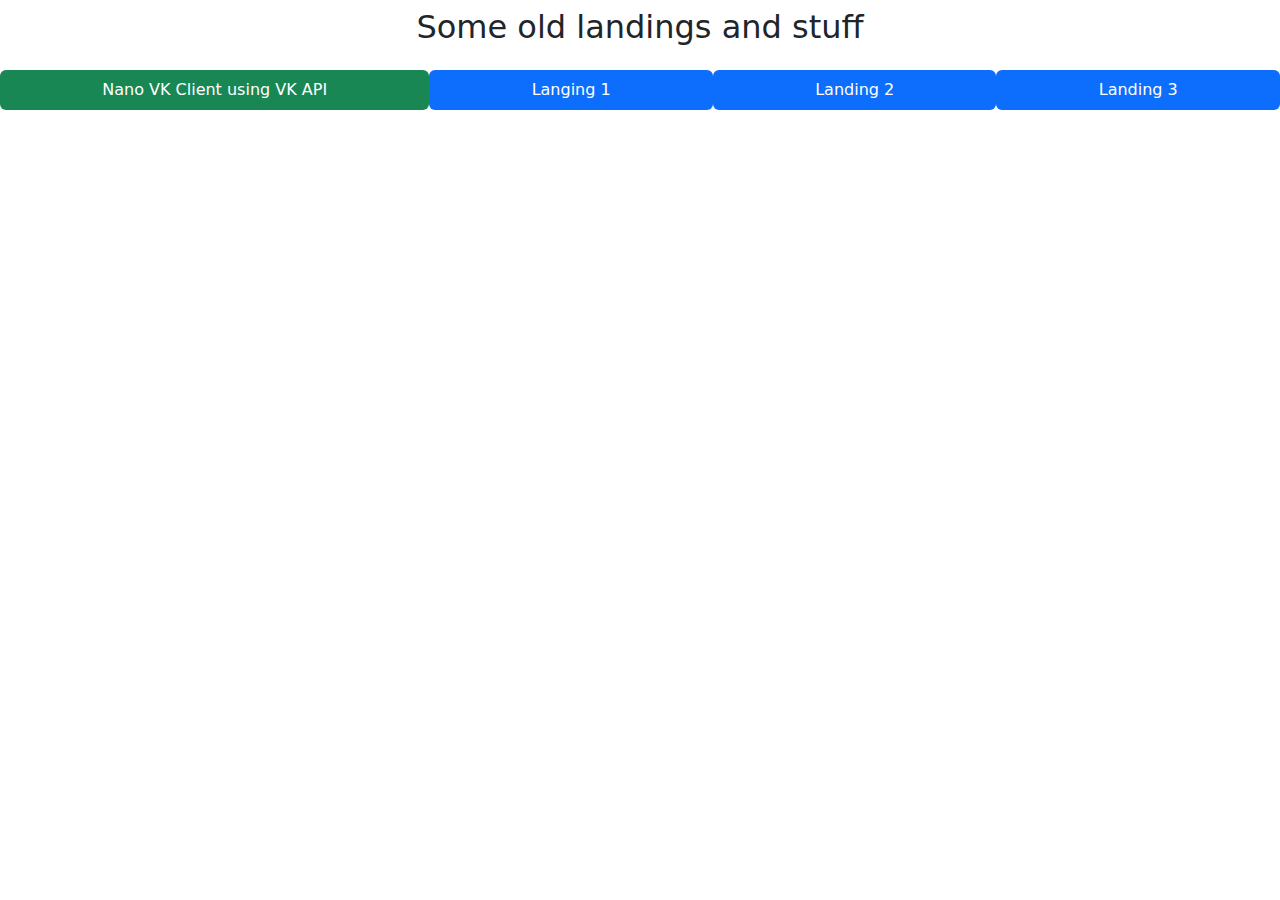
==== commit 3a2e7533: "Update index.html" ====
--- a/index.html
+++ b/index.html
@@ -59,7 +59,6 @@
         rel="stylesheet"
     >
 </head>
-
 <body>
     <h2 class="text-center my-2">Some old landings and stuff</h2>
     <ul class="nav nav-pills nav-fill mt-4">
@@ -88,13 +87,8 @@
                 href="./uber/index.html"
             >Landing 3</a>
         </li>
-        <li class="nav-item">
-            <a
-                class="nav-link active"
-                href="./algorithms/Программа/index.html"
-            >.</a>
-        </li>
+
     </ul>
 </body>
 
-</html>+</html>
